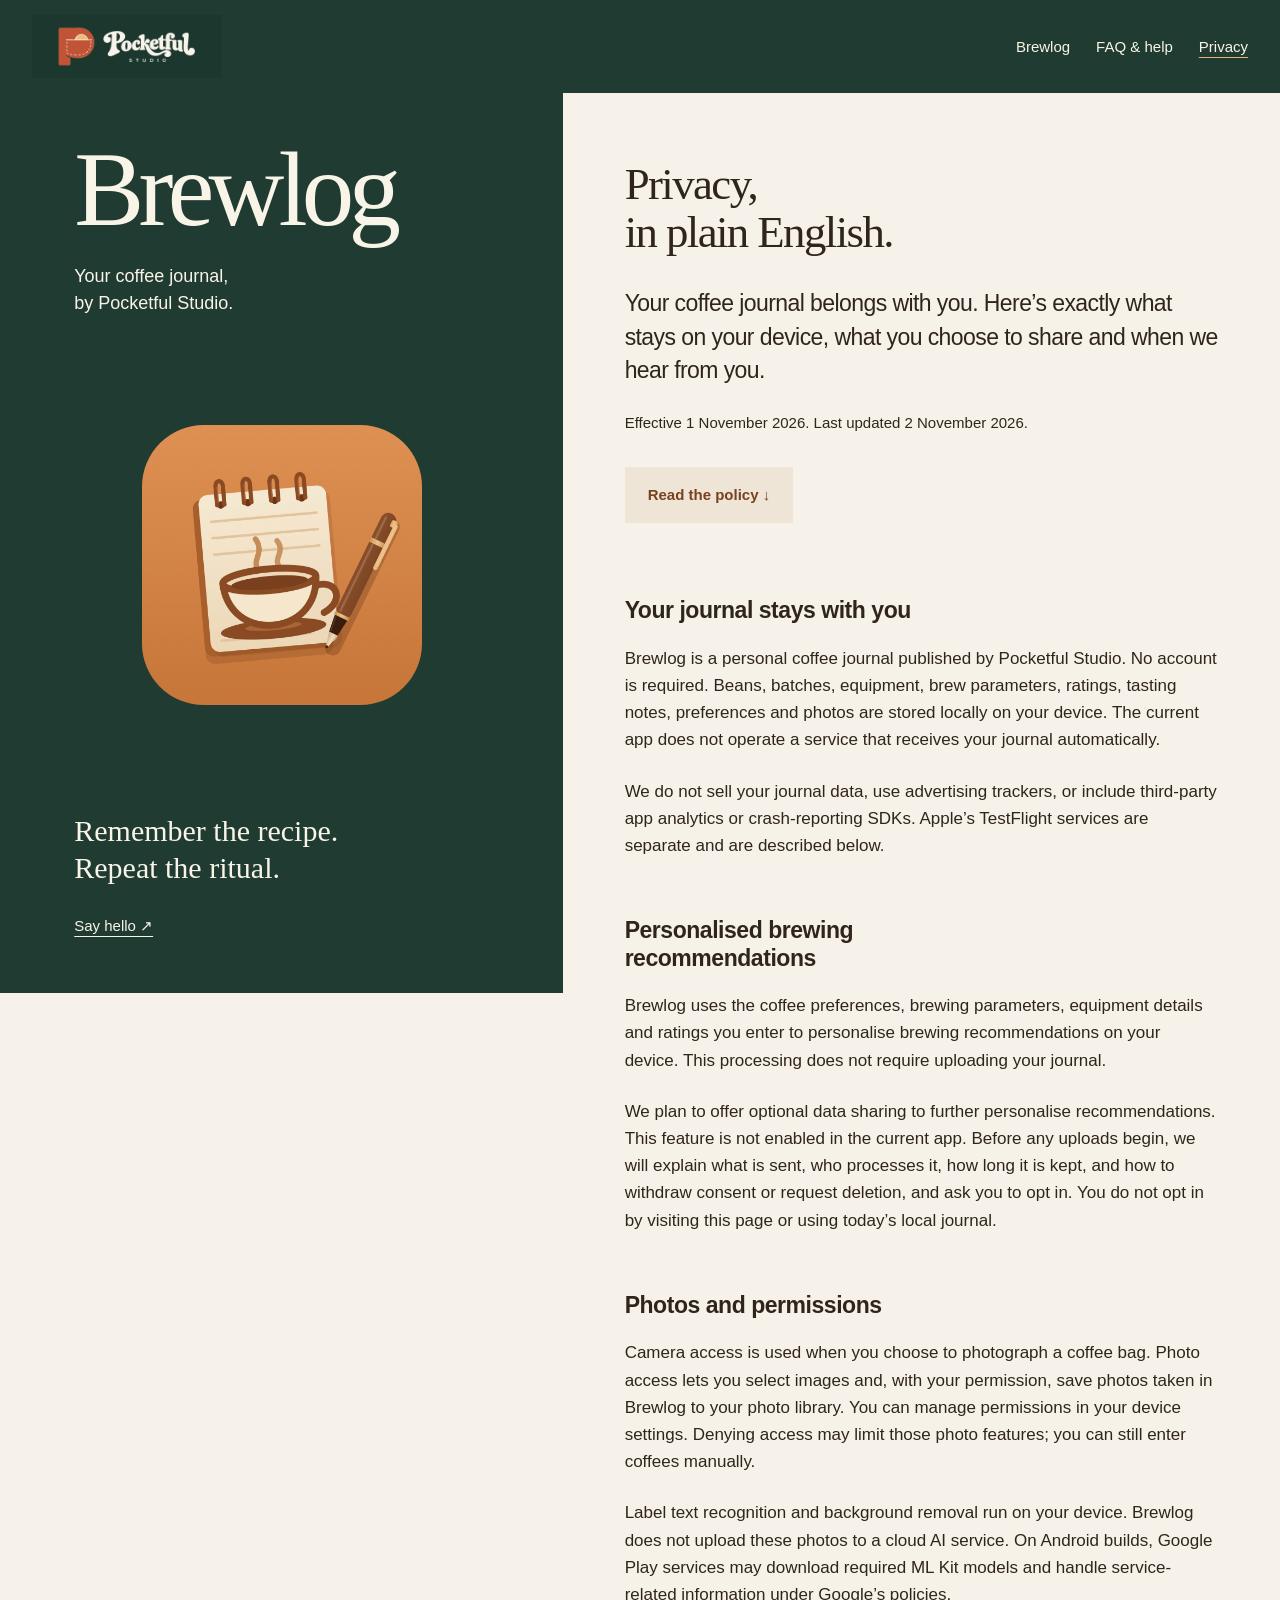
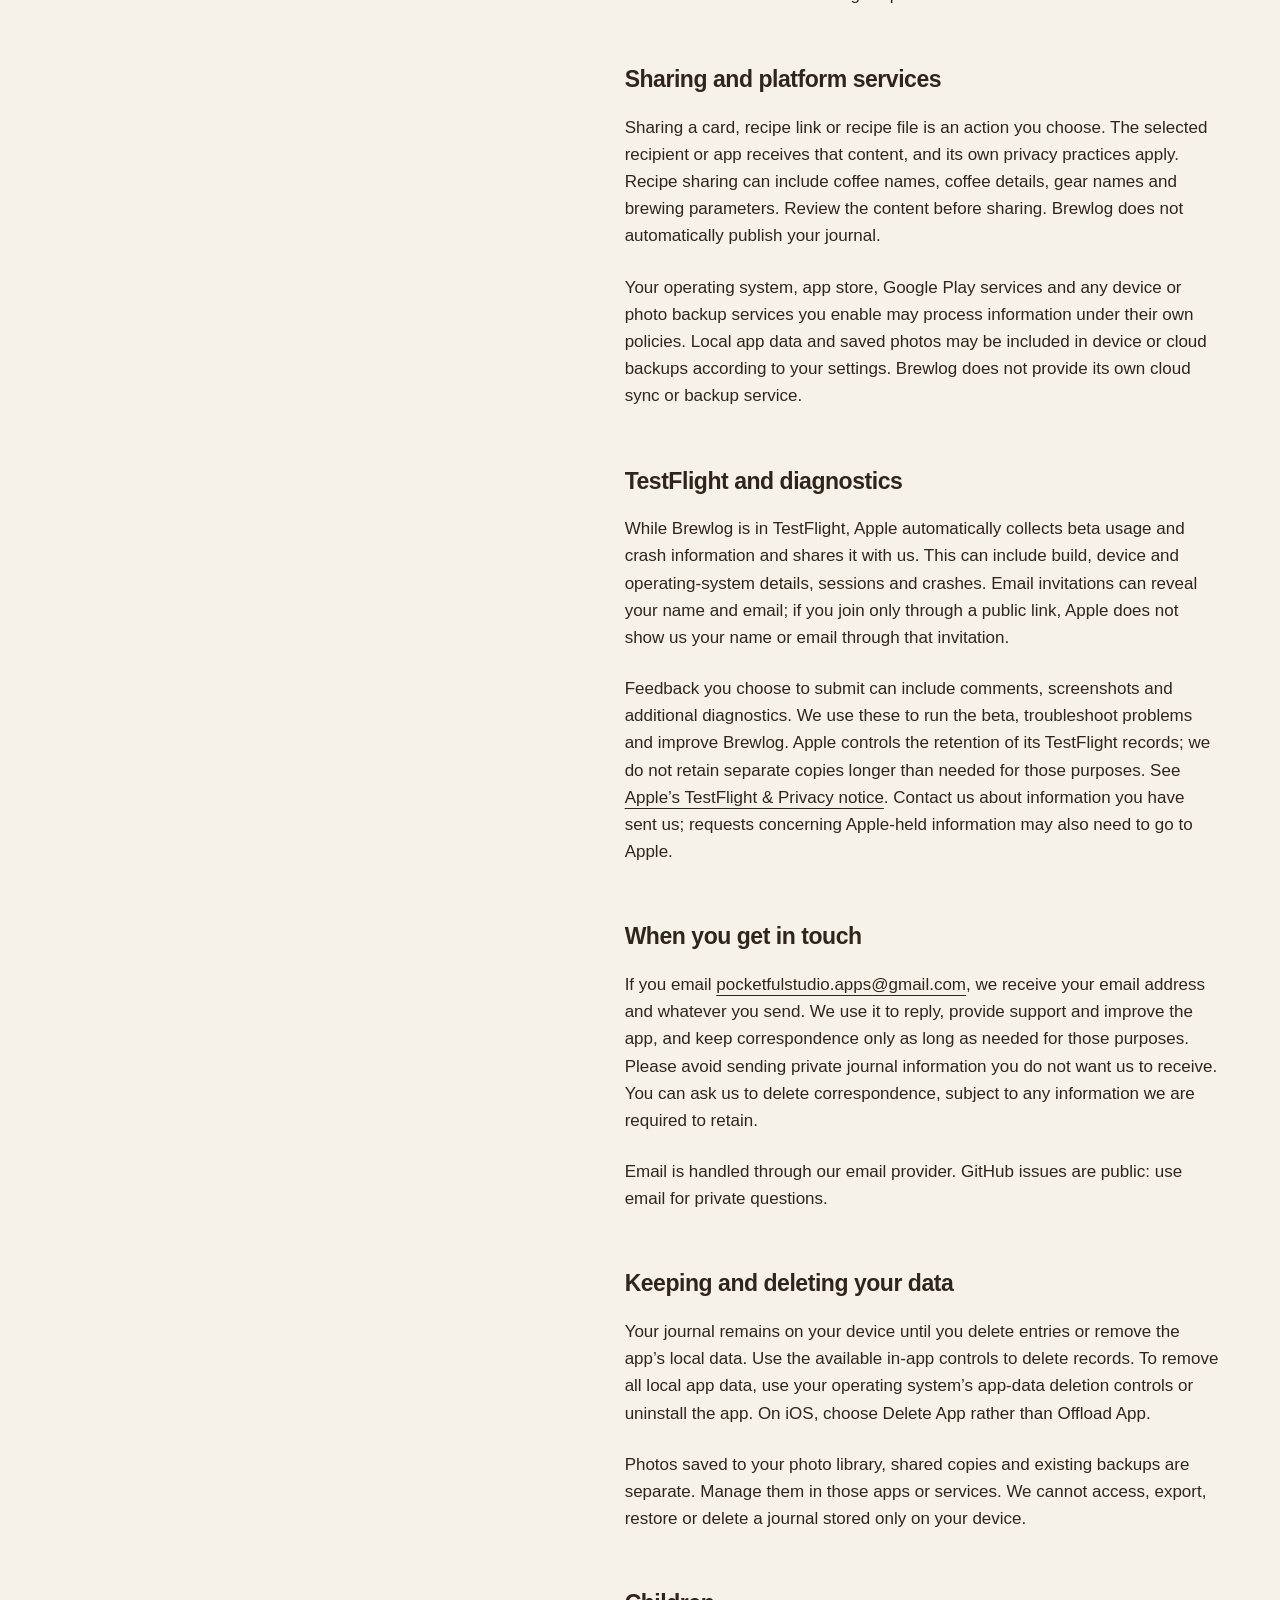
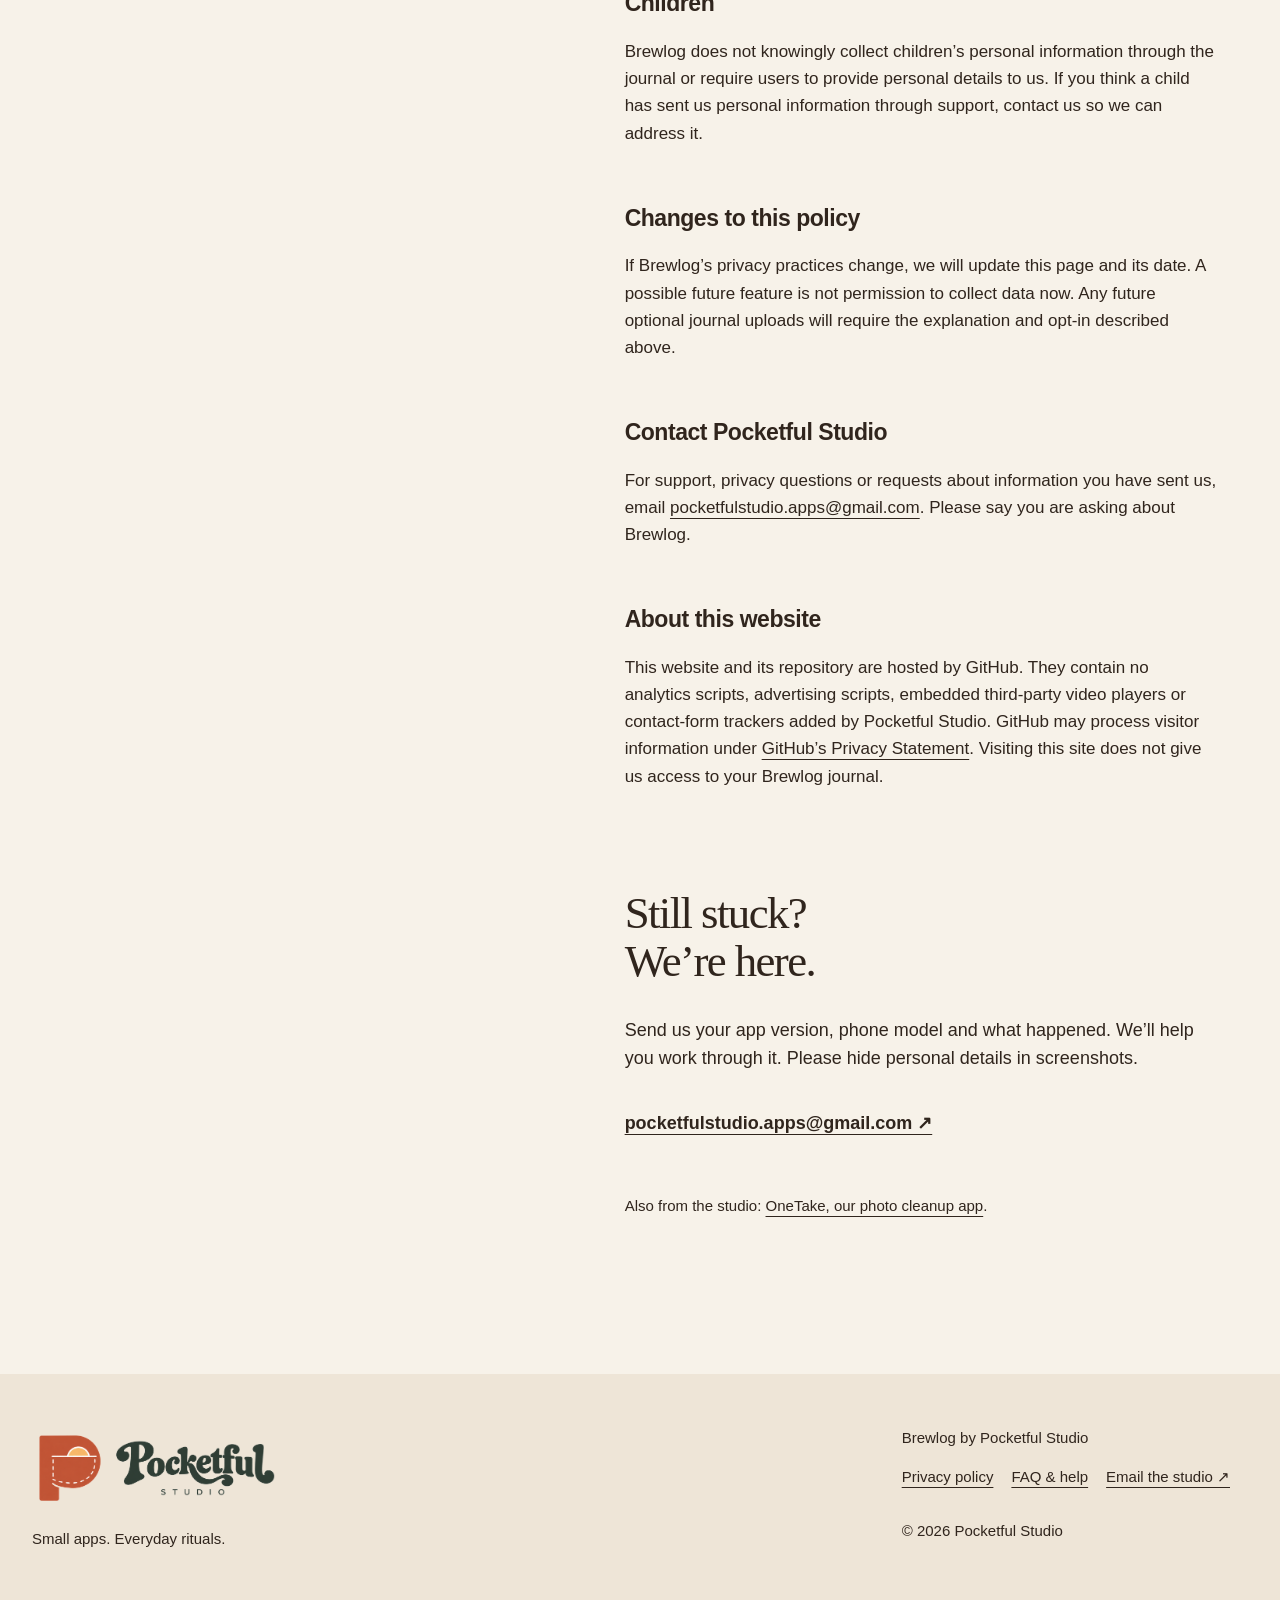
==== docs/privacy.html @ ce379207 "Welcome Brewlog by Pocketful Studio: branded home, FAQ, support and privacy" ====
<!doctype html>
<html lang="en"><head><meta charset="utf-8"><meta name="viewport" content="width=device-width, initial-scale=1"><meta name="theme-color" content="#203c32"><title>Brewlog privacy policy | Pocketful Studio</title><meta name="description" content="How Brewlog by Pocketful Studio handles your journal, photos, recommendations, feedback and TestFlight diagnostics."><meta property="og:title" content="Brewlog privacy policy | Pocketful Studio"><meta property="og:description" content="How Brewlog by Pocketful Studio handles your journal, photos, recommendations, feedback and TestFlight diagnostics."><meta property="og:image" content="https://pocketfulstudio-apps.github.io/brewlog-privacy/assets/brewlog-icon.png"><link rel="icon" href="assets/brewlog-icon.png"><link rel="apple-touch-icon" href="assets/brewlog-icon.png"><link rel="stylesheet" href="style.css"><script src="site.js" defer></script></head>
<body><a class="skip" href="#content">Skip to content</a><header class="top"><a href="index.html" aria-label="Brewlog home"><img src="assets/pocketful-logo-dark.png" width="1800" height="600" alt="Pocketful Studio"></a><nav aria-label="Main navigation"><a href="index.html" >Brewlog</a><a href="support.html" >FAQ & help</a><a href="privacy.html" aria-current="page">Privacy</a></nav></header>
<main id="content" class="split"><aside class="brand-stage" aria-label="Brewlog by Pocketful Studio"><div class="brand-top"><h1>Brewlog</h1><p class="brand-description">Your coffee journal,<br>by Pocketful Studio.</p></div><img class="app-art" src="assets/brewlog-icon.png" alt="Brewlog’s illustrated coffee cup and notebook app icon" width="1024" height="1024"><div class="brand-bottom"><p>Remember the recipe.<br>Repeat the ritual.</p><a href="mailto:pocketfulstudio.apps@gmail.com?subject=Brewlog%20hello" class="brand-link">Say hello ↗</a></div></aside><div class="reading"><section class="intro compact"><h2 class="reveal">Privacy,<br>in plain English.</h2><p class="lead reveal">Your coffee journal belongs with you. Here’s exactly what stays on your device, what you choose to share and when we hear from you.</p><p class="updated reveal">Effective 1 November 2026. Last updated 2 November 2026.</p><a class="button secondary reveal" href="#your-data-stays-on-your-device">Read the policy ↓</a></section><div class="policy"><section class="policy-entry reveal" id="your-data-stays-on-your-device"><h3>Your journal stays with you</h3><p>Brewlog is a personal coffee journal published by Pocketful Studio. No account is required. Beans, batches, equipment, brew parameters, ratings, tasting notes, preferences and photos are stored locally on your device. The current app does not operate a service that receives your journal automatically.</p><p>We do not sell your journal data, use advertising trackers, or include third-party app analytics or crash-reporting SDKs. Apple’s TestFlight services are separate and are described below.</p></section><section class="policy-entry reveal" id="personalised-brewing-recommendations"><h3>Personalised brewing recommendations</h3><p>Brewlog uses the coffee preferences, brewing parameters, equipment details and ratings you enter to personalise brewing recommendations on your device. This processing does not require uploading your journal.</p><p>We plan to offer optional data sharing to further personalise recommendations. This feature is not enabled in the current app. Before any uploads begin, we will explain what is sent, who processes it, how long it is kept, and how to withdraw consent or request deletion, and ask you to opt in. You do not opt in by visiting this page or using today’s local journal.</p></section><section class="policy-entry reveal" id="photos-and-permissions"><h3>Photos and permissions</h3><p>Camera access is used when you choose to photograph a coffee bag. Photo access lets you select images and, with your permission, save photos taken in Brewlog to your photo library. You can manage permissions in your device settings. Denying access may limit those photo features; you can still enter coffees manually.</p><p>Label text recognition and background removal run on your device. Brewlog does not upload these photos to a cloud AI service. On Android builds, Google Play services may download required ML Kit models and handle service-related information under Google’s policies.</p></section><section class="policy-entry reveal" id="sharing-and-platform-services"><h3>Sharing and platform services</h3><p>Sharing a card, recipe link or recipe file is an action you choose. The selected recipient or app receives that content, and its own privacy practices apply. Recipe sharing can include coffee names, coffee details, gear names and brewing parameters. Review the content before sharing. Brewlog does not automatically publish your journal.</p><p>Your operating system, app store, Google Play services and any device or photo backup services you enable may process information under their own policies. Local app data and saved photos may be included in device or cloud backups according to your settings. Brewlog does not provide its own cloud sync or backup service.</p></section><section class="policy-entry reveal" id="testflight-and-diagnostics"><h3>TestFlight and diagnostics</h3><p>While Brewlog is in TestFlight, Apple automatically collects beta usage and crash information and shares it with us. This can include build, device and operating-system details, sessions and crashes. Email invitations can reveal your name and email; if you join only through a public link, Apple does not show us your name or email through that invitation.</p><p>Feedback you choose to submit can include comments, screenshots and additional diagnostics. We use these to run the beta, troubleshoot problems and improve Brewlog. Apple controls the retention of its TestFlight records; we do not retain separate copies longer than needed for those purposes. See <a href="https://www.apple.com/legal/privacy/data/en/test-flight/">Apple’s TestFlight &amp; Privacy notice</a>. Contact us about information you have sent us; requests concerning Apple-held information may also need to go to Apple.</p></section><section class="policy-entry reveal" id="feedback-and-email"><h3>When you get in touch</h3><p>If you email <a href="mailto:pocketfulstudio.apps@gmail.com">pocketfulstudio.apps@gmail.com</a>, we receive your email address and whatever you send. We use it to reply, provide support and improve the app, and keep correspondence only as long as needed for those purposes. Please avoid sending private journal information you do not want us to receive. You can ask us to delete correspondence, subject to any information we are required to retain.</p><p>Email is handled through our email provider. GitHub issues are public: use email for private questions.</p></section><section class="policy-entry reveal" id="retention-and-deletion"><h3>Keeping and deleting your data</h3><p>Your journal remains on your device until you delete entries or remove the app’s local data. Use the available in-app controls to delete records. To remove all local app data, use your operating system’s app-data deletion controls or uninstall the app. On iOS, choose Delete App rather than Offload App.</p><p>Photos saved to your photo library, shared copies and existing backups are separate. Manage them in those apps or services. We cannot access, export, restore or delete a journal stored only on your device.</p></section><section class="policy-entry reveal" id="children"><h3>Children</h3><p>Brewlog does not knowingly collect children’s personal information through the journal or require users to provide personal details to us. If you think a child has sent us personal information through support, contact us so we can address it.</p></section><section class="policy-entry reveal" id="changes"><h3>Changes to this policy</h3><p>If Brewlog’s privacy practices change, we will update this page and its date. A possible future feature is not permission to collect data now. Any future optional journal uploads will require the explanation and opt-in described above.</p></section><section class="policy-entry reveal" id="contact"><h3>Contact Pocketful Studio</h3><p>For support, privacy questions or requests about information you have sent us, email <a href="mailto:pocketfulstudio.apps@gmail.com">pocketfulstudio.apps@gmail.com</a>. Please say you are asking about Brewlog.</p></section><section class="policy-entry reveal" id="this-policy-page"><h3>About this website</h3><p>This website and its repository are hosted by GitHub. They contain no analytics scripts, advertising scripts, embedded third-party video players or contact-form trackers added by Pocketful Studio. GitHub may process visitor information under <a href="https://docs.github.com/en/site-policy/privacy-policies/github-privacy-statement">GitHub’s Privacy Statement</a>. Visiting this site does not give us access to your Brewlog journal.</p></section></div><section class="contact-section"><h2 class="reveal">Still stuck?<br>We’re here.</h2><p class="reveal">Send us your app version, phone model and what happened. We’ll help you work through it. Please hide personal details in screenshots.</p><a class="email-link reveal" href="mailto:pocketfulstudio.apps@gmail.com?subject=Brewlog%20support">pocketfulstudio.apps@gmail.com ↗</a><p class="reveal">Also from the studio: <a href="https://pocketfulstudio-apps.github.io/onetake/">OneTake, our photo cleanup app</a>.</p></section></div></main>
<footer><div class="footer-inner"><div><img src="assets/pocketful-logo.png" width="1800" height="600" alt="Pocketful Studio"><p>Small apps. Everyday rituals.</p></div><div><p>Brewlog by Pocketful Studio</p><a href="privacy.html">Privacy policy</a><a href="support.html">FAQ & help</a><a href="mailto:pocketfulstudio.apps@gmail.com">Email the studio ↗</a><p>© 2026 Pocketful Studio</p></div></div></footer></body></html>
---- docs/style.css ----
:root{--paper:#f7f2e9;--ink:#30251d;--coffee:#78421f;--forest:#203c32;--light:#f8f4e8;--surface:#eee5d7;--accent:#e2b378;--text:18px;--small:15px;--heading:clamp(34px,3.5vw,52px);--display:clamp(76px,8.2vw,130px)}
*{box-sizing:border-box}html{scroll-behavior:smooth;scroll-padding-top:28px}body{margin:0;color:var(--ink);background:var(--paper);font:var(--text)/1.6 -apple-system,BlinkMacSystemFont,"Segoe UI",sans-serif}a{color:inherit;text-underline-offset:5px}a:hover{text-decoration-thickness:2px}button,input{font:inherit}button,a,summary{-webkit-tap-highlight-color:transparent}a,button,summary{transition:transform .16s ease,opacity .16s ease}a:active,button:active{transform:translateY(2px)}:focus-visible{outline:3px solid var(--coffee);outline-offset:5px}::selection{background:var(--accent);color:var(--ink)}[hidden]{display:none!important}.skip{position:absolute;top:-100px;left:20px;z-index:5;background:var(--paper);padding:14px}.skip:focus{top:14px}
.top{display:flex;align-items:center;justify-content:space-between;padding:15px 32px;gap:20px;background:var(--forest);color:var(--light)}.top>a{display:block;line-height:0}.top img{width:190px;height:auto;display:block}.top nav{display:flex;gap:26px;align-items:center}.top nav a{font-size:var(--small);text-decoration:none;padding:10px 0}.top nav a[aria-current]{text-decoration:underline;text-decoration-color:var(--accent)}
.split{display:grid;grid-template-columns:44% 56%;align-items:start}.brand-stage{position:sticky;top:0;min-height:100svh;background:var(--forest);color:var(--light);padding:45px clamp(24px,5.8vw,84px);display:flex;flex-direction:column;align-items:flex-start;justify-content:space-between;gap:28px;overflow:hidden}.brand-stage h1{font-family:Georgia,"Times New Roman",serif;font-size:var(--display);font-weight:400;letter-spacing:-.055em;line-height:1;margin:0 0 20px}.brand-description{font-size:var(--text);line-height:1.5;margin:0}.app-art{width:min(70%,280px);height:auto;align-self:center;border-radius:22%;animation:settle 1s cubic-bezier(.16,1,.3,1) both}.brand-bottom{width:100%}.brand-bottom p{font-family:Georgia,"Times New Roman",serif;font-size:30px;line-height:1.22;margin:0 0 18px}.brand-link{font-size:var(--small);display:inline-block;padding:10px 0}.reading{padding:68px clamp(24px,4.8vw,82px) 50px;min-width:0}.reading>section{margin-bottom:106px}h2{font-family:Georgia,"Times New Roman",serif;font-weight:400;font-size:var(--heading);line-height:1.07;letter-spacing:-.035em;margin:0 0 30px}h3{font-size:23px;line-height:1.2;letter-spacing:-.02em;font-weight:600;margin:0 0 20px}p{margin:0 0 24px}.lead{font-size:23px;line-height:1.45;letter-spacing:-.025em}.button{display:inline-block;text-decoration:none;background:var(--forest);color:var(--light);padding:16px 23px;font-size:var(--small);font-weight:600;margin:8px 0 4px}.button:hover{opacity:.88}.button.secondary{background:var(--surface);color:var(--coffee)}.jump-links{display:flex;gap:22px;flex-wrap:wrap;margin-top:25px;font-size:var(--small)}.updated{font-size:var(--small);margin-top:24px}.intro.compact{margin-bottom:70px}
.faq-tools{background:var(--surface);padding:24px;margin:32px 0}.faq-tools label{display:block;font-size:var(--small);font-weight:600;margin-bottom:10px}.faq-tools input{width:100%;min-width:0;border:0;background:var(--paper);color:var(--ink);padding:14px 12px;font-size:16px;min-height:50px;border-radius:0}.faq-tools input::placeholder{color:var(--coffee);opacity:1}.filters{display:flex;gap:8px;flex-wrap:wrap;margin-top:17px}.filters button{border:0;background:var(--paper);color:var(--ink);font-size:13px;min-height:44px;padding:9px 12px;cursor:pointer}.filters button[aria-pressed=true]{background:var(--forest);color:var(--light)}#faq-count{font-size:13px;margin:13px 0 0}.question{margin:0 0 10px;background:var(--surface)}summary{list-style:none;cursor:pointer;font-weight:500;font-size:18px;line-height:1.4;padding:22px 50px 22px 22px;position:relative}summary::-webkit-details-marker{display:none}summary:after{content:'+';position:absolute;right:22px;top:22px;font-size:22px;line-height:1.2;font-weight:400}details[open] summary:after{content:'−'}summary:hover{color:var(--coffee)}.question>div{padding:0 22px 2px}.question p{font-size:16px;line-height:1.65}.question[open]>div{animation:answer .2s ease-out}.privacy-summary{background:var(--surface);padding:36px 30px;margin-left:0;margin-right:0}.privacy-summary p:last-child{margin-bottom:0}.policy-entry{margin:0 0 58px;scroll-margin-top:34px}.policy-entry h3{max-width:28ch}.policy-entry p{font-size:17px}.policy-entry a,.email-link{overflow-wrap:anywhere}.policy+.contact-section{margin-top:100px}.email-link{display:inline-block;font-size:var(--text);font-weight:600;padding:12px 0;margin-bottom:20px}.contact-section p:last-child{font-size:var(--small);margin-top:24px}
footer{background:var(--surface);padding:52px 32px}.footer-inner{max-width:1320px;margin:auto;display:grid;grid-template-columns:1fr 1fr;gap:40px}.footer-inner img{width:250px;max-width:100%;height:auto;margin-bottom:8px}.footer-inner p,.footer-inner a{font-size:var(--small);margin:0 0 12px}.footer-inner>div:nth-child(2){justify-self:end}.footer-inner>div:nth-child(2) a{display:inline-block;margin-right:18px}.footer-inner>div:nth-child(2) p:last-child{margin:18px 0 0}.reveal{animation:arrive .75s cubic-bezier(.16,1,.3,1) both}.intro .reveal:nth-child(2){animation-delay:.07s}.intro .reveal:nth-child(3){animation-delay:.14s}.intro .reveal:nth-child(4){animation-delay:.21s}.intro .reveal:nth-child(5){animation-delay:.28s}@keyframes arrive{from{transform:translateY(18px);opacity:.82}to{transform:none;opacity:1}}@keyframes settle{from{transform:scale(.94) rotate(-3deg)}to{transform:scale(1) rotate(0)}}@keyframes answer{from{transform:translateY(-5px);opacity:.6}to{transform:none;opacity:1}}
@supports(animation-timeline:scroll()){.brand-top{animation:wordmark linear both;animation-timeline:scroll();transform-origin:left top}@keyframes wordmark{to{transform:scale(.95)}}}
@media(min-width:1700px){.reading{padding-left:100px;padding-right:100px}.brand-stage{padding-left:12%;padding-right:12%}}
@media(max-width:1000px){.split{grid-template-columns:42% 58%}.brand-stage{padding:36px 24px}.brand-stage h1{font-size:76px}.brand-bottom p{font-size:26px}.reading{padding:48px 28px}.top{padding:14px 24px}.top img{width:160px}.top nav{gap:20px}.lead{font-size:21px}}
@media(max-width:650px){:root{--heading:38px;--text:17px}.top{padding:12px 20px;gap:12px}.top img{width:128px}.top nav{gap:13px}.top nav a{font-size:13px}.split{display:block}.brand-stage{position:relative;min-height:0;padding:32px 24px 34px;display:grid;grid-template-columns:1fr 104px;gap:25px 16px}.brand-stage h1{font-size:76px;margin-bottom:15px}.brand-top{grid-column:1/-1}.brand-description{font-size:17px}.app-art{width:104px;grid-column:2;grid-row:2;align-self:center}.brand-bottom{grid-column:1;grid-row:2}.brand-bottom p{font-size:24px;margin-bottom:9px}.brand-link{font-size:14px}.reading{padding:48px 24px 20px}.reading>section{margin-bottom:72px}.lead{font-size:21px}.intro.compact{margin-bottom:56px}.faq-tools{padding:18px;margin:28px 0}.privacy-summary{padding:28px 22px}.filters button{padding:9px 10px}summary{font-size:17px;padding:20px 46px 20px 18px}summary:after{right:18px;top:20px}.question>div{padding:0 18px 1px}h3{font-size:22px}footer{padding:36px 24px}.footer-inner{display:block}.footer-inner>div:nth-child(2){margin-top:30px}.footer-inner img{width:210px}.policy-entry{margin-bottom:44px}}
@media(prefers-reduced-motion:reduce){html{scroll-behavior:auto}*,*:before,*:after{animation:none!important;transition:none!important}}

.gallery-grid{display:grid;grid-template-columns:repeat(3,minmax(0,1fr));gap:14px}.gallery figure{margin:0}.gallery img{width:100%;height:auto;display:block}.gallery a{display:block}.gallery a:hover{transform:translateY(-4px)}.gallery figcaption{font-size:15px;margin-top:12px}.gallery>p{font-size:15px;margin-top:22px}.gallery-grid img{animation:settle .9s ease-out both}
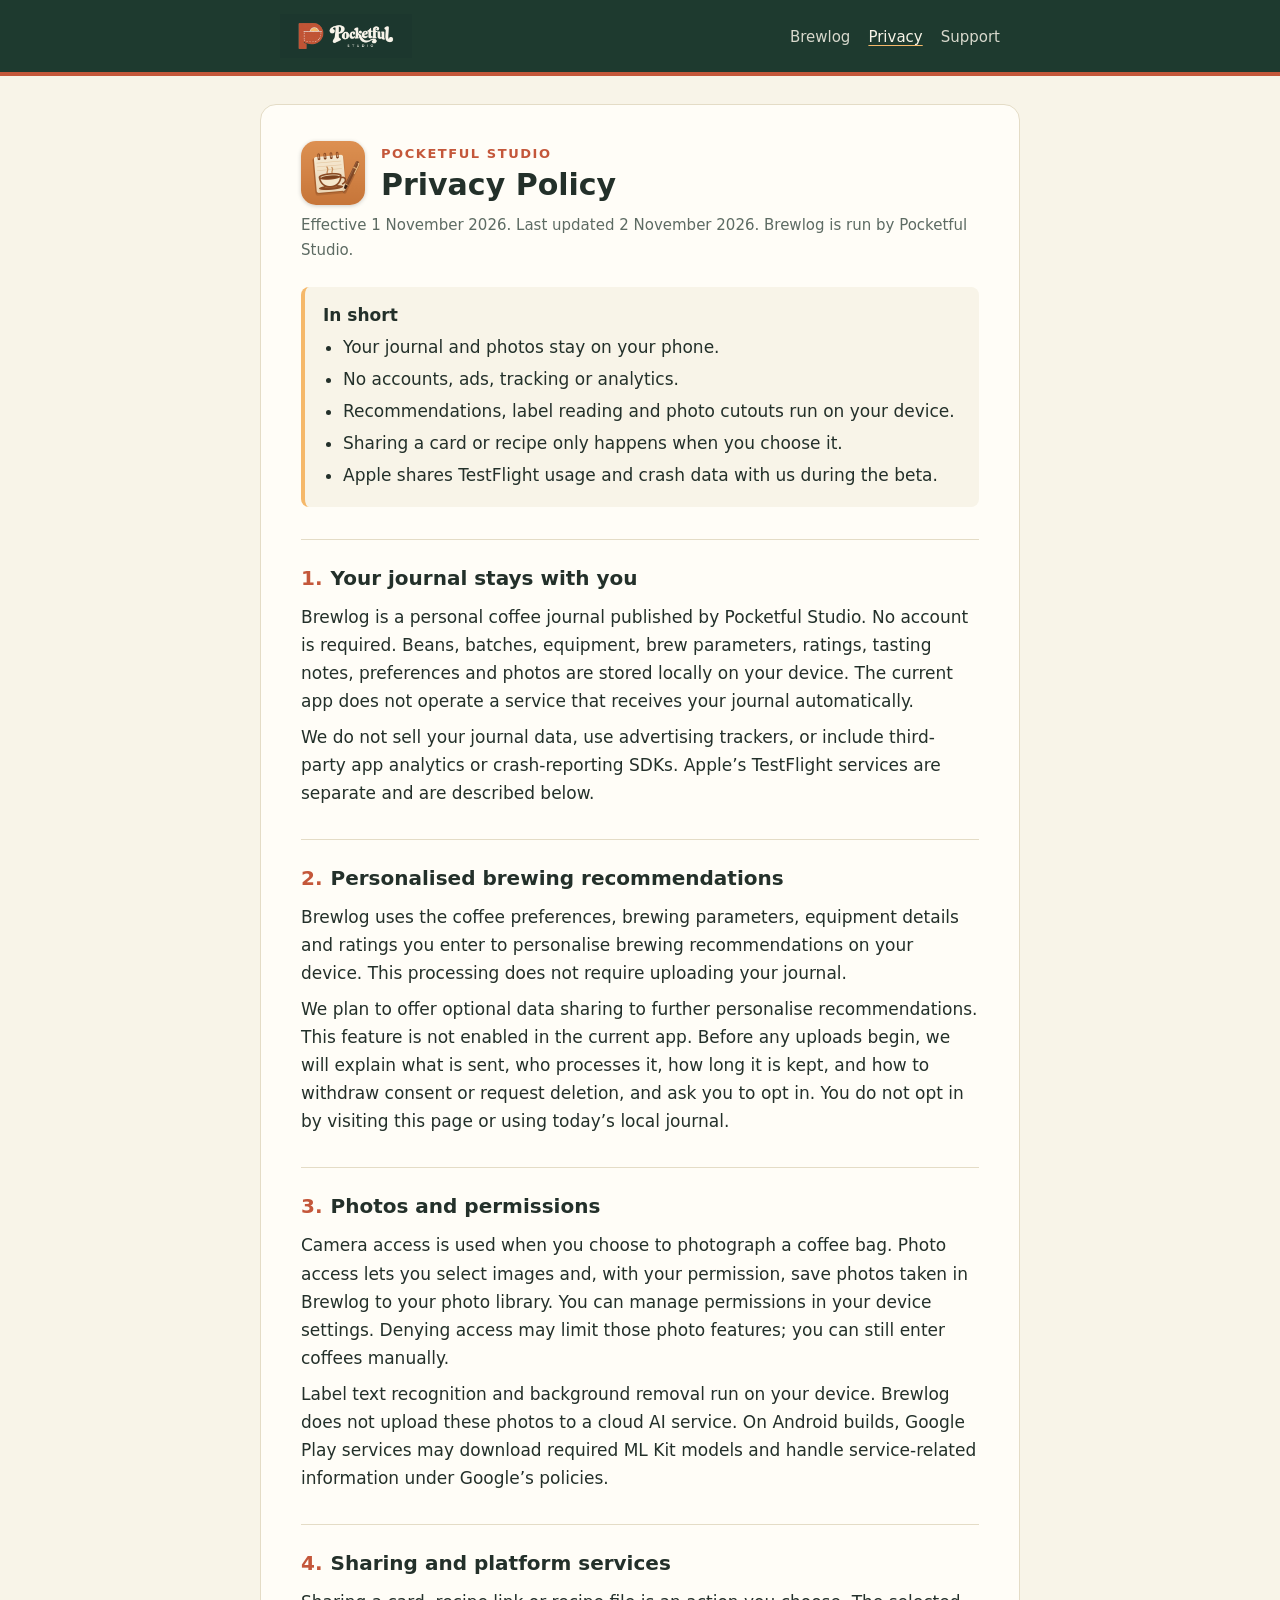
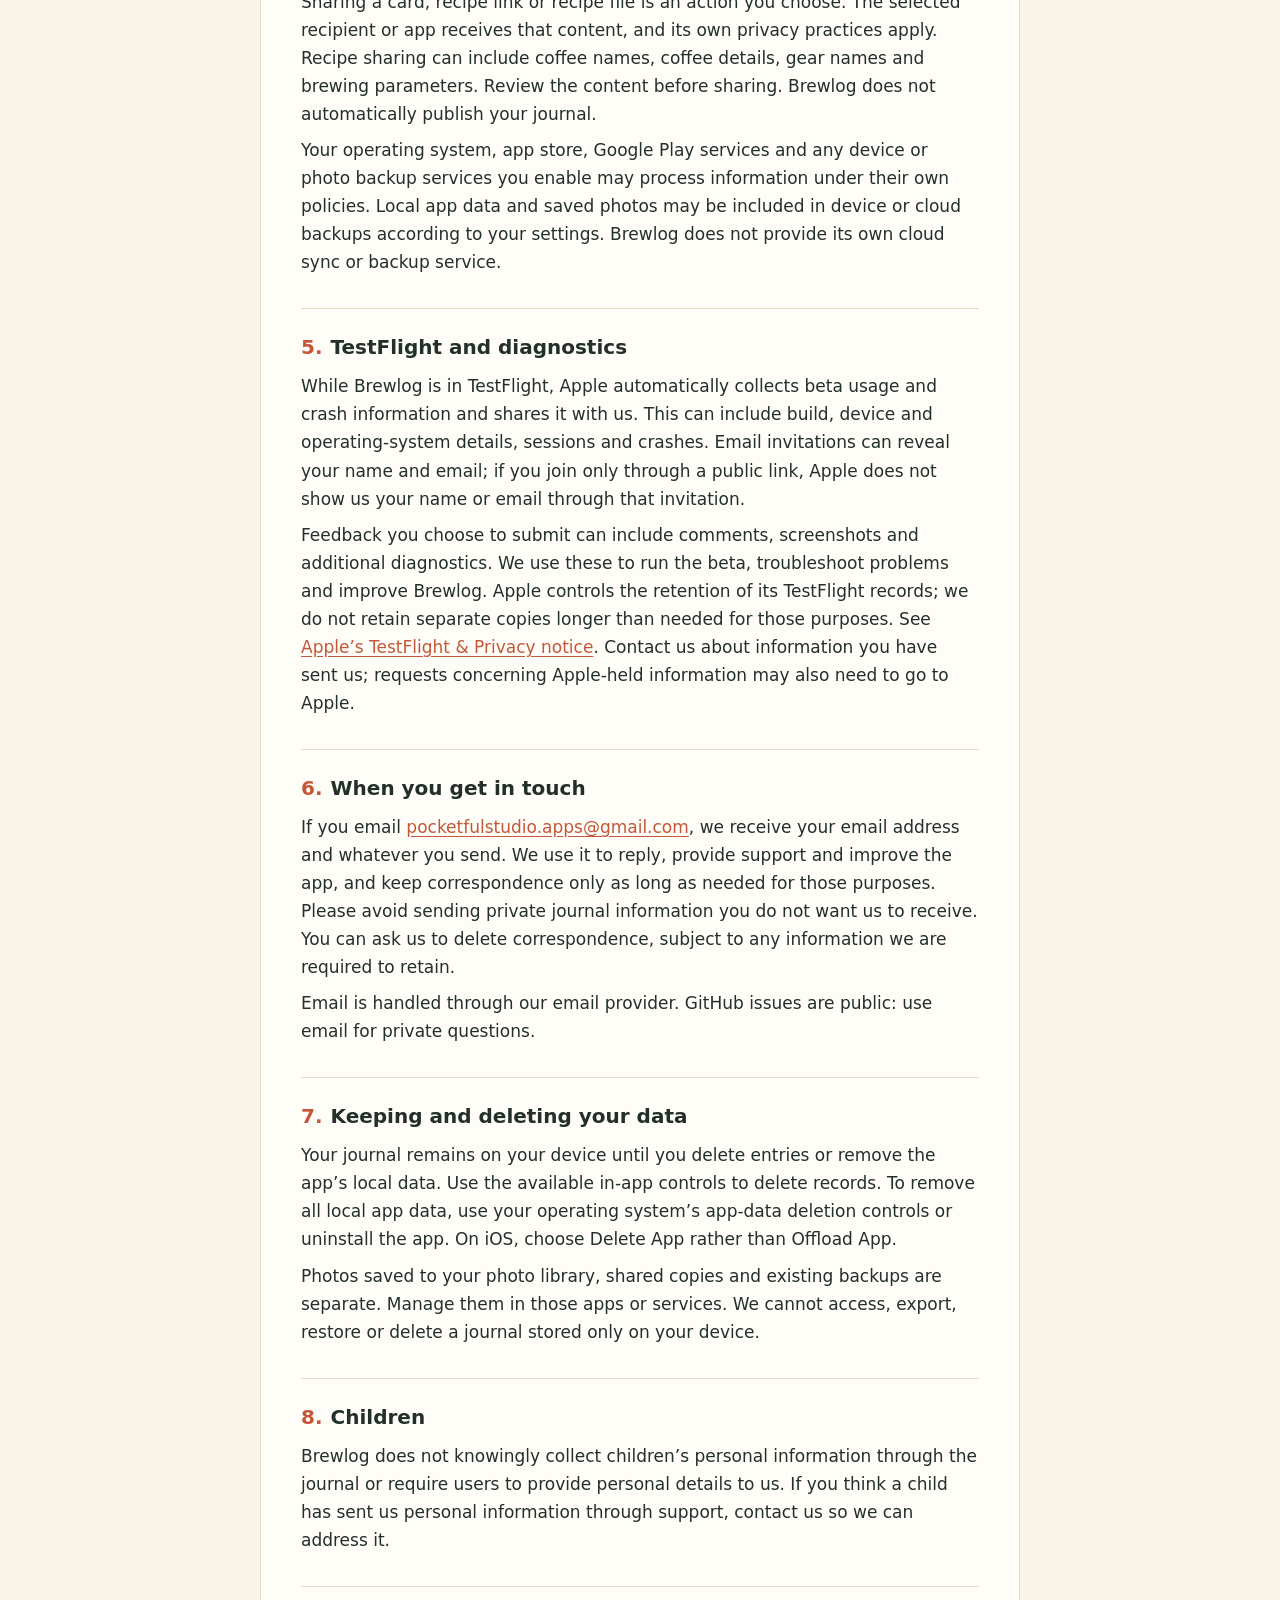
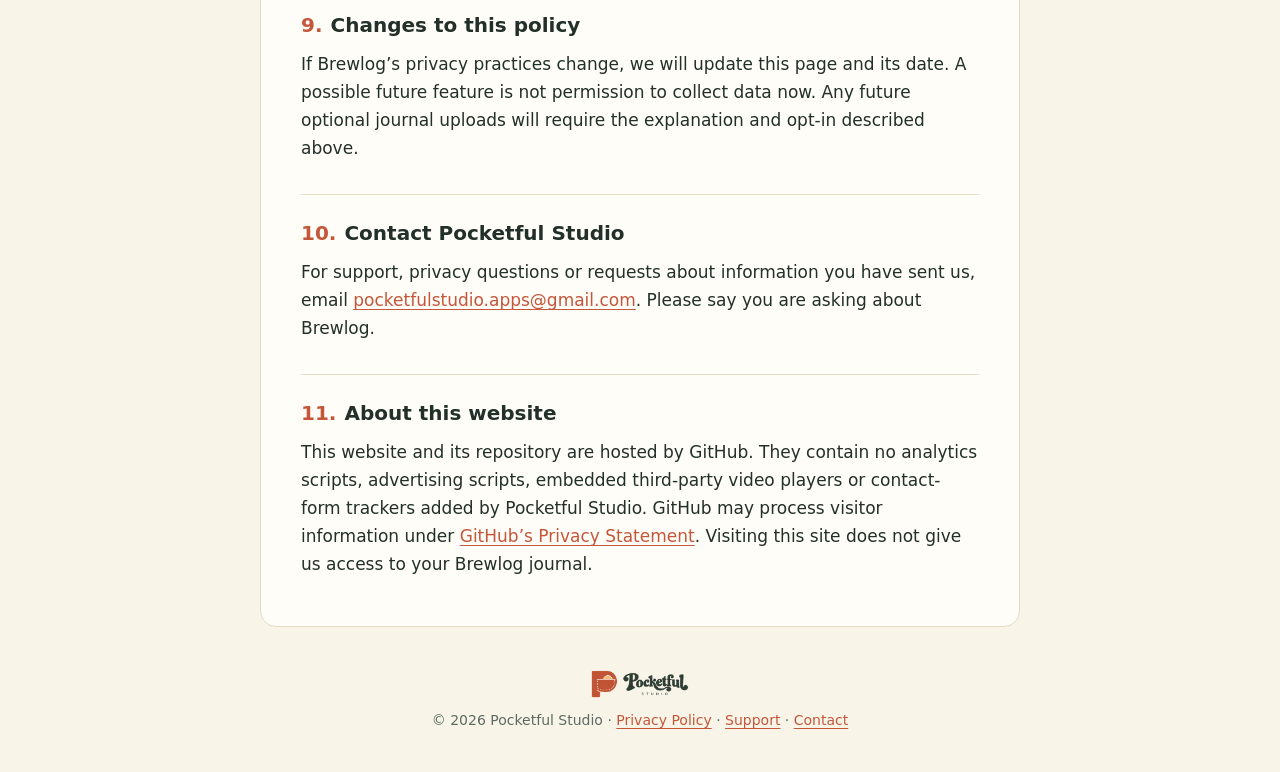
==== commit 30340538: "Welcome Brewlog by Pocketful Studio: branded home, FAQ, support and privacy" ====
--- a/docs/privacy.html
+++ b/docs/privacy.html
@@ -1,5 +1,53 @@
 <!doctype html>
-<html lang="en"><head><meta charset="utf-8"><meta name="viewport" content="width=device-width, initial-scale=1"><meta name="theme-color" content="#203c32"><title>Brewlog privacy policy | Pocketful Studio</title><meta name="description" content="How Brewlog by Pocketful Studio handles your journal, photos, recommendations, feedback and TestFlight diagnostics."><meta property="og:title" content="Brewlog privacy policy | Pocketful Studio"><meta property="og:description" content="How Brewlog by Pocketful Studio handles your journal, photos, recommendations, feedback and TestFlight diagnostics."><meta property="og:image" content="https://pocketfulstudio-apps.github.io/brewlog-privacy/assets/brewlog-icon.png"><link rel="icon" href="assets/brewlog-icon.png"><link rel="apple-touch-icon" href="assets/brewlog-icon.png"><link rel="stylesheet" href="style.css"><script src="site.js" defer></script></head>
-<body><a class="skip" href="#content">Skip to content</a><header class="top"><a href="index.html" aria-label="Brewlog home"><img src="assets/pocketful-logo-dark.png" width="1800" height="600" alt="Pocketful Studio"></a><nav aria-label="Main navigation"><a href="index.html" >Brewlog</a><a href="support.html" >FAQ & help</a><a href="privacy.html" aria-current="page">Privacy</a></nav></header>
-<main id="content" class="split"><aside class="brand-stage" aria-label="Brewlog by Pocketful Studio"><div class="brand-top"><h1>Brewlog</h1><p class="brand-description">Your coffee journal,<br>by Pocketful Studio.</p></div><img class="app-art" src="assets/brewlog-icon.png" alt="Brewlog’s illustrated coffee cup and notebook app icon" width="1024" height="1024"><div class="brand-bottom"><p>Remember the recipe.<br>Repeat the ritual.</p><a href="mailto:pocketfulstudio.apps@gmail.com?subject=Brewlog%20hello" class="brand-link">Say hello ↗</a></div></aside><div class="reading"><section class="intro compact"><h2 class="reveal">Privacy,<br>in plain English.</h2><p class="lead reveal">Your coffee journal belongs with you. Here’s exactly what stays on your device, what you choose to share and when we hear from you.</p><p class="updated reveal">Effective 1 November 2026. Last updated 2 November 2026.</p><a class="button secondary reveal" href="#your-data-stays-on-your-device">Read the policy ↓</a></section><div class="policy"><section class="policy-entry reveal" id="your-data-stays-on-your-device"><h3>Your journal stays with you</h3><p>Brewlog is a personal coffee journal published by Pocketful Studio. No account is required. Beans, batches, equipment, brew parameters, ratings, tasting notes, preferences and photos are stored locally on your device. The current app does not operate a service that receives your journal automatically.</p><p>We do not sell your journal data, use advertising trackers, or include third-party app analytics or crash-reporting SDKs. Apple’s TestFlight services are separate and are described below.</p></section><section class="policy-entry reveal" id="personalised-brewing-recommendations"><h3>Personalised brewing recommendations</h3><p>Brewlog uses the coffee preferences, brewing parameters, equipment details and ratings you enter to personalise brewing recommendations on your device. This processing does not require uploading your journal.</p><p>We plan to offer optional data sharing to further personalise recommendations. This feature is not enabled in the current app. Before any uploads begin, we will explain what is sent, who processes it, how long it is kept, and how to withdraw consent or request deletion, and ask you to opt in. You do not opt in by visiting this page or using today’s local journal.</p></section><section class="policy-entry reveal" id="photos-and-permissions"><h3>Photos and permissions</h3><p>Camera access is used when you choose to photograph a coffee bag. Photo access lets you select images and, with your permission, save photos taken in Brewlog to your photo library. You can manage permissions in your device settings. Denying access may limit those photo features; you can still enter coffees manually.</p><p>Label text recognition and background removal run on your device. Brewlog does not upload these photos to a cloud AI service. On Android builds, Google Play services may download required ML Kit models and handle service-related information under Google’s policies.</p></section><section class="policy-entry reveal" id="sharing-and-platform-services"><h3>Sharing and platform services</h3><p>Sharing a card, recipe link or recipe file is an action you choose. The selected recipient or app receives that content, and its own privacy practices apply. Recipe sharing can include coffee names, coffee details, gear names and brewing parameters. Review the content before sharing. Brewlog does not automatically publish your journal.</p><p>Your operating system, app store, Google Play services and any device or photo backup services you enable may process information under their own policies. Local app data and saved photos may be included in device or cloud backups according to your settings. Brewlog does not provide its own cloud sync or backup service.</p></section><section class="policy-entry reveal" id="testflight-and-diagnostics"><h3>TestFlight and diagnostics</h3><p>While Brewlog is in TestFlight, Apple automatically collects beta usage and crash information and shares it with us. This can include build, device and operating-system details, sessions and crashes. Email invitations can reveal your name and email; if you join only through a public link, Apple does not show us your name or email through that invitation.</p><p>Feedback you choose to submit can include comments, screenshots and additional diagnostics. We use these to run the beta, troubleshoot problems and improve Brewlog. Apple controls the retention of its TestFlight records; we do not retain separate copies longer than needed for those purposes. See <a href="https://www.apple.com/legal/privacy/data/en/test-flight/">Apple’s TestFlight &amp; Privacy notice</a>. Contact us about information you have sent us; requests concerning Apple-held information may also need to go to Apple.</p></section><section class="policy-entry reveal" id="feedback-and-email"><h3>When you get in touch</h3><p>If you email <a href="mailto:pocketfulstudio.apps@gmail.com">pocketfulstudio.apps@gmail.com</a>, we receive your email address and whatever you send. We use it to reply, provide support and improve the app, and keep correspondence only as long as needed for those purposes. Please avoid sending private journal information you do not want us to receive. You can ask us to delete correspondence, subject to any information we are required to retain.</p><p>Email is handled through our email provider. GitHub issues are public: use email for private questions.</p></section><section class="policy-entry reveal" id="retention-and-deletion"><h3>Keeping and deleting your data</h3><p>Your journal remains on your device until you delete entries or remove the app’s local data. Use the available in-app controls to delete records. To remove all local app data, use your operating system’s app-data deletion controls or uninstall the app. On iOS, choose Delete App rather than Offload App.</p><p>Photos saved to your photo library, shared copies and existing backups are separate. Manage them in those apps or services. We cannot access, export, restore or delete a journal stored only on your device.</p></section><section class="policy-entry reveal" id="children"><h3>Children</h3><p>Brewlog does not knowingly collect children’s personal information through the journal or require users to provide personal details to us. If you think a child has sent us personal information through support, contact us so we can address it.</p></section><section class="policy-entry reveal" id="changes"><h3>Changes to this policy</h3><p>If Brewlog’s privacy practices change, we will update this page and its date. A possible future feature is not permission to collect data now. Any future optional journal uploads will require the explanation and opt-in described above.</p></section><section class="policy-entry reveal" id="contact"><h3>Contact Pocketful Studio</h3><p>For support, privacy questions or requests about information you have sent us, email <a href="mailto:pocketfulstudio.apps@gmail.com">pocketfulstudio.apps@gmail.com</a>. Please say you are asking about Brewlog.</p></section><section class="policy-entry reveal" id="this-policy-page"><h3>About this website</h3><p>This website and its repository are hosted by GitHub. They contain no analytics scripts, advertising scripts, embedded third-party video players or contact-form trackers added by Pocketful Studio. GitHub may process visitor information under <a href="https://docs.github.com/en/site-policy/privacy-policies/github-privacy-statement">GitHub’s Privacy Statement</a>. Visiting this site does not give us access to your Brewlog journal.</p></section></div><section class="contact-section"><h2 class="reveal">Still stuck?<br>We’re here.</h2><p class="reveal">Send us your app version, phone model and what happened. We’ll help you work through it. Please hide personal details in screenshots.</p><a class="email-link reveal" href="mailto:pocketfulstudio.apps@gmail.com?subject=Brewlog%20support">pocketfulstudio.apps@gmail.com ↗</a><p class="reveal">Also from the studio: <a href="https://pocketfulstudio-apps.github.io/onetake/">OneTake, our photo cleanup app</a>.</p></section></div></main>
-<footer><div class="footer-inner"><div><img src="assets/pocketful-logo.png" width="1800" height="600" alt="Pocketful Studio"><p>Small apps. Everyday rituals.</p></div><div><p>Brewlog by Pocketful Studio</p><a href="privacy.html">Privacy policy</a><a href="support.html">FAQ & help</a><a href="mailto:pocketfulstudio.apps@gmail.com">Email the studio ↗</a><p>© 2026 Pocketful Studio</p></div></div></footer></body></html>+<html lang="en">
+<head>
+<meta charset="utf-8">
+<meta name="viewport" content="width=device-width, initial-scale=1">
+<title>Brewlog Privacy Policy | Pocketful Studio</title>
+<meta name="description" content="How Brewlog by Pocketful Studio handles your journal, photos, recommendations, feedback and TestFlight diagnostics.">
+<meta property="og:title" content="Brewlog Privacy Policy | Pocketful Studio">
+<meta property="og:description" content="How Brewlog by Pocketful Studio handles your journal, photos, recommendations, feedback and TestFlight diagnostics.">
+<meta property="og:image" content="https://pocketfulstudio-apps.github.io/brewlog-privacy/assets/brewlog-icon.png">
+<link rel="icon" href="assets/brewlog-icon.png">
+<link rel="apple-touch-icon" href="assets/brewlog-icon.png">
+<link rel="stylesheet" href="style.css">
+</head>
+<body>
+<header class="top"><div class="top-inner">
+  <a href="index.html"><img src="assets/pocketful-logo-dark.png" alt="Pocketful Studio"></a>
+  <nav><a href="index.html">Brewlog</a><a href="privacy.html" aria-current="page">Privacy</a><a href="support.html">Support</a></nav>
+</div></header>
+<main>
+<div class="doc-head"><img src="assets/brewlog-icon.png" alt="Brewlog app icon"><div><p class="eyebrow">Pocketful Studio</p><h1>Privacy Policy</h1></div></div>
+<p class="meta">Effective 1 November 2026. Last updated 2 November 2026. Brewlog is run by Pocketful Studio.</p>
+<div class="summary"><strong>In short</strong><ul><li>Your journal and photos stay on your phone.</li><li>No accounts, ads, tracking or analytics.</li><li>Recommendations, label reading and photo cutouts run on your device.</li><li>Sharing a card or recipe only happens when you choose it.</li><li>Apple shares TestFlight usage and crash data with us during the beta.</li></ul></div>
+<h2 id="your-data-stays-on-your-device"><span class="n">1.</span>Your journal stays with you</h2>
+<p>Brewlog is a personal coffee journal published by Pocketful Studio. No account is required. Beans, batches, equipment, brew parameters, ratings, tasting notes, preferences and photos are stored locally on your device. The current app does not operate a service that receives your journal automatically.</p><p>We do not sell your journal data, use advertising trackers, or include third-party app analytics or crash-reporting SDKs. Apple’s TestFlight services are separate and are described below.</p>
+<h2 id="personalised-brewing-recommendations"><span class="n">2.</span>Personalised brewing recommendations</h2>
+<p>Brewlog uses the coffee preferences, brewing parameters, equipment details and ratings you enter to personalise brewing recommendations on your device. This processing does not require uploading your journal.</p><p>We plan to offer optional data sharing to further personalise recommendations. This feature is not enabled in the current app. Before any uploads begin, we will explain what is sent, who processes it, how long it is kept, and how to withdraw consent or request deletion, and ask you to opt in. You do not opt in by visiting this page or using today’s local journal.</p>
+<h2 id="photos-and-permissions"><span class="n">3.</span>Photos and permissions</h2>
+<p>Camera access is used when you choose to photograph a coffee bag. Photo access lets you select images and, with your permission, save photos taken in Brewlog to your photo library. You can manage permissions in your device settings. Denying access may limit those photo features; you can still enter coffees manually.</p><p>Label text recognition and background removal run on your device. Brewlog does not upload these photos to a cloud AI service. On Android builds, Google Play services may download required ML Kit models and handle service-related information under Google’s policies.</p>
+<h2 id="sharing-and-platform-services"><span class="n">4.</span>Sharing and platform services</h2>
+<p>Sharing a card, recipe link or recipe file is an action you choose. The selected recipient or app receives that content, and its own privacy practices apply. Recipe sharing can include coffee names, coffee details, gear names and brewing parameters. Review the content before sharing. Brewlog does not automatically publish your journal.</p><p>Your operating system, app store, Google Play services and any device or photo backup services you enable may process information under their own policies. Local app data and saved photos may be included in device or cloud backups according to your settings. Brewlog does not provide its own cloud sync or backup service.</p>
+<h2 id="testflight-and-diagnostics"><span class="n">5.</span>TestFlight and diagnostics</h2>
+<p>While Brewlog is in TestFlight, Apple automatically collects beta usage and crash information and shares it with us. This can include build, device and operating-system details, sessions and crashes. Email invitations can reveal your name and email; if you join only through a public link, Apple does not show us your name or email through that invitation.</p><p>Feedback you choose to submit can include comments, screenshots and additional diagnostics. We use these to run the beta, troubleshoot problems and improve Brewlog. Apple controls the retention of its TestFlight records; we do not retain separate copies longer than needed for those purposes. See <a href="https://www.apple.com/legal/privacy/data/en/test-flight/">Apple’s TestFlight &amp; Privacy notice</a>. Contact us about information you have sent us; requests concerning Apple-held information may also need to go to Apple.</p>
+<h2 id="feedback-and-email"><span class="n">6.</span>When you get in touch</h2>
+<p>If you email <a href="mailto:pocketfulstudio.apps@gmail.com">pocketfulstudio.apps@gmail.com</a>, we receive your email address and whatever you send. We use it to reply, provide support and improve the app, and keep correspondence only as long as needed for those purposes. Please avoid sending private journal information you do not want us to receive. You can ask us to delete correspondence, subject to any information we are required to retain.</p><p>Email is handled through our email provider. GitHub issues are public: use email for private questions.</p>
+<h2 id="retention-and-deletion"><span class="n">7.</span>Keeping and deleting your data</h2>
+<p>Your journal remains on your device until you delete entries or remove the app’s local data. Use the available in-app controls to delete records. To remove all local app data, use your operating system’s app-data deletion controls or uninstall the app. On iOS, choose Delete App rather than Offload App.</p><p>Photos saved to your photo library, shared copies and existing backups are separate. Manage them in those apps or services. We cannot access, export, restore or delete a journal stored only on your device.</p>
+<h2 id="children"><span class="n">8.</span>Children</h2>
+<p>Brewlog does not knowingly collect children’s personal information through the journal or require users to provide personal details to us. If you think a child has sent us personal information through support, contact us so we can address it.</p>
+<h2 id="changes"><span class="n">9.</span>Changes to this policy</h2>
+<p>If Brewlog’s privacy practices change, we will update this page and its date. A possible future feature is not permission to collect data now. Any future optional journal uploads will require the explanation and opt-in described above.</p>
+<h2 id="contact"><span class="n">10.</span>Contact Pocketful Studio</h2>
+<p>For support, privacy questions or requests about information you have sent us, email <a href="mailto:pocketfulstudio.apps@gmail.com">pocketfulstudio.apps@gmail.com</a>. Please say you are asking about Brewlog.</p>
+<h2 id="this-policy-page"><span class="n">11.</span>About this website</h2>
+<p>This website and its repository are hosted by GitHub. They contain no analytics scripts, advertising scripts, embedded third-party video players or contact-form trackers added by Pocketful Studio. GitHub may process visitor information under <a href="https://docs.github.com/en/site-policy/privacy-policies/github-privacy-statement">GitHub’s Privacy Statement</a>. Visiting this site does not give us access to your Brewlog journal.</p>
+
+</main>
+<footer>
+<img src="assets/pocketful-logo.png" alt="Pocketful Studio">
+&copy; 2026 Pocketful Studio &middot; <a href="privacy.html">Privacy Policy</a> &middot; <a href="support.html">Support</a> &middot; <a href="mailto:pocketfulstudio.apps@gmail.com">Contact</a>
+</footer>
+</body>
+</html>
--- a/docs/style.css
+++ b/docs/style.css
@@ -1,13 +1,73 @@
-:root{--paper:#f7f2e9;--ink:#30251d;--coffee:#78421f;--forest:#203c32;--light:#f8f4e8;--surface:#eee5d7;--accent:#e2b378;--text:18px;--small:15px;--heading:clamp(34px,3.5vw,52px);--display:clamp(76px,8.2vw,130px)}
-*{box-sizing:border-box}html{scroll-behavior:smooth;scroll-padding-top:28px}body{margin:0;color:var(--ink);background:var(--paper);font:var(--text)/1.6 -apple-system,BlinkMacSystemFont,"Segoe UI",sans-serif}a{color:inherit;text-underline-offset:5px}a:hover{text-decoration-thickness:2px}button,input{font:inherit}button,a,summary{-webkit-tap-highlight-color:transparent}a,button,summary{transition:transform .16s ease,opacity .16s ease}a:active,button:active{transform:translateY(2px)}:focus-visible{outline:3px solid var(--coffee);outline-offset:5px}::selection{background:var(--accent);color:var(--ink)}[hidden]{display:none!important}.skip{position:absolute;top:-100px;left:20px;z-index:5;background:var(--paper);padding:14px}.skip:focus{top:14px}
-.top{display:flex;align-items:center;justify-content:space-between;padding:15px 32px;gap:20px;background:var(--forest);color:var(--light)}.top>a{display:block;line-height:0}.top img{width:190px;height:auto;display:block}.top nav{display:flex;gap:26px;align-items:center}.top nav a{font-size:var(--small);text-decoration:none;padding:10px 0}.top nav a[aria-current]{text-decoration:underline;text-decoration-color:var(--accent)}
-.split{display:grid;grid-template-columns:44% 56%;align-items:start}.brand-stage{position:sticky;top:0;min-height:100svh;background:var(--forest);color:var(--light);padding:45px clamp(24px,5.8vw,84px);display:flex;flex-direction:column;align-items:flex-start;justify-content:space-between;gap:28px;overflow:hidden}.brand-stage h1{font-family:Georgia,"Times New Roman",serif;font-size:var(--display);font-weight:400;letter-spacing:-.055em;line-height:1;margin:0 0 20px}.brand-description{font-size:var(--text);line-height:1.5;margin:0}.app-art{width:min(70%,280px);height:auto;align-self:center;border-radius:22%;animation:settle 1s cubic-bezier(.16,1,.3,1) both}.brand-bottom{width:100%}.brand-bottom p{font-family:Georgia,"Times New Roman",serif;font-size:30px;line-height:1.22;margin:0 0 18px}.brand-link{font-size:var(--small);display:inline-block;padding:10px 0}.reading{padding:68px clamp(24px,4.8vw,82px) 50px;min-width:0}.reading>section{margin-bottom:106px}h2{font-family:Georgia,"Times New Roman",serif;font-weight:400;font-size:var(--heading);line-height:1.07;letter-spacing:-.035em;margin:0 0 30px}h3{font-size:23px;line-height:1.2;letter-spacing:-.02em;font-weight:600;margin:0 0 20px}p{margin:0 0 24px}.lead{font-size:23px;line-height:1.45;letter-spacing:-.025em}.button{display:inline-block;text-decoration:none;background:var(--forest);color:var(--light);padding:16px 23px;font-size:var(--small);font-weight:600;margin:8px 0 4px}.button:hover{opacity:.88}.button.secondary{background:var(--surface);color:var(--coffee)}.jump-links{display:flex;gap:22px;flex-wrap:wrap;margin-top:25px;font-size:var(--small)}.updated{font-size:var(--small);margin-top:24px}.intro.compact{margin-bottom:70px}
-.faq-tools{background:var(--surface);padding:24px;margin:32px 0}.faq-tools label{display:block;font-size:var(--small);font-weight:600;margin-bottom:10px}.faq-tools input{width:100%;min-width:0;border:0;background:var(--paper);color:var(--ink);padding:14px 12px;font-size:16px;min-height:50px;border-radius:0}.faq-tools input::placeholder{color:var(--coffee);opacity:1}.filters{display:flex;gap:8px;flex-wrap:wrap;margin-top:17px}.filters button{border:0;background:var(--paper);color:var(--ink);font-size:13px;min-height:44px;padding:9px 12px;cursor:pointer}.filters button[aria-pressed=true]{background:var(--forest);color:var(--light)}#faq-count{font-size:13px;margin:13px 0 0}.question{margin:0 0 10px;background:var(--surface)}summary{list-style:none;cursor:pointer;font-weight:500;font-size:18px;line-height:1.4;padding:22px 50px 22px 22px;position:relative}summary::-webkit-details-marker{display:none}summary:after{content:'+';position:absolute;right:22px;top:22px;font-size:22px;line-height:1.2;font-weight:400}details[open] summary:after{content:'−'}summary:hover{color:var(--coffee)}.question>div{padding:0 22px 2px}.question p{font-size:16px;line-height:1.65}.question[open]>div{animation:answer .2s ease-out}.privacy-summary{background:var(--surface);padding:36px 30px;margin-left:0;margin-right:0}.privacy-summary p:last-child{margin-bottom:0}.policy-entry{margin:0 0 58px;scroll-margin-top:34px}.policy-entry h3{max-width:28ch}.policy-entry p{font-size:17px}.policy-entry a,.email-link{overflow-wrap:anywhere}.policy+.contact-section{margin-top:100px}.email-link{display:inline-block;font-size:var(--text);font-weight:600;padding:12px 0;margin-bottom:20px}.contact-section p:last-child{font-size:var(--small);margin-top:24px}
-footer{background:var(--surface);padding:52px 32px}.footer-inner{max-width:1320px;margin:auto;display:grid;grid-template-columns:1fr 1fr;gap:40px}.footer-inner img{width:250px;max-width:100%;height:auto;margin-bottom:8px}.footer-inner p,.footer-inner a{font-size:var(--small);margin:0 0 12px}.footer-inner>div:nth-child(2){justify-self:end}.footer-inner>div:nth-child(2) a{display:inline-block;margin-right:18px}.footer-inner>div:nth-child(2) p:last-child{margin:18px 0 0}.reveal{animation:arrive .75s cubic-bezier(.16,1,.3,1) both}.intro .reveal:nth-child(2){animation-delay:.07s}.intro .reveal:nth-child(3){animation-delay:.14s}.intro .reveal:nth-child(4){animation-delay:.21s}.intro .reveal:nth-child(5){animation-delay:.28s}@keyframes arrive{from{transform:translateY(18px);opacity:.82}to{transform:none;opacity:1}}@keyframes settle{from{transform:scale(.94) rotate(-3deg)}to{transform:scale(1) rotate(0)}}@keyframes answer{from{transform:translateY(-5px);opacity:.6}to{transform:none;opacity:1}}
-@supports(animation-timeline:scroll()){.brand-top{animation:wordmark linear both;animation-timeline:scroll();transform-origin:left top}@keyframes wordmark{to{transform:scale(.95)}}}
-@media(min-width:1700px){.reading{padding-left:100px;padding-right:100px}.brand-stage{padding-left:12%;padding-right:12%}}
-@media(max-width:1000px){.split{grid-template-columns:42% 58%}.brand-stage{padding:36px 24px}.brand-stage h1{font-size:76px}.brand-bottom p{font-size:26px}.reading{padding:48px 28px}.top{padding:14px 24px}.top img{width:160px}.top nav{gap:20px}.lead{font-size:21px}}
-@media(max-width:650px){:root{--heading:38px;--text:17px}.top{padding:12px 20px;gap:12px}.top img{width:128px}.top nav{gap:13px}.top nav a{font-size:13px}.split{display:block}.brand-stage{position:relative;min-height:0;padding:32px 24px 34px;display:grid;grid-template-columns:1fr 104px;gap:25px 16px}.brand-stage h1{font-size:76px;margin-bottom:15px}.brand-top{grid-column:1/-1}.brand-description{font-size:17px}.app-art{width:104px;grid-column:2;grid-row:2;align-self:center}.brand-bottom{grid-column:1;grid-row:2}.brand-bottom p{font-size:24px;margin-bottom:9px}.brand-link{font-size:14px}.reading{padding:48px 24px 20px}.reading>section{margin-bottom:72px}.lead{font-size:21px}.intro.compact{margin-bottom:56px}.faq-tools{padding:18px;margin:28px 0}.privacy-summary{padding:28px 22px}.filters button{padding:9px 10px}summary{font-size:17px;padding:20px 46px 20px 18px}summary:after{right:18px;top:20px}.question>div{padding:0 18px 1px}h3{font-size:22px}footer{padding:36px 24px}.footer-inner{display:block}.footer-inner>div:nth-child(2){margin-top:30px}.footer-inner img{width:210px}.policy-entry{margin-bottom:44px}}
-@media(prefers-reduced-motion:reduce){html{scroll-behavior:auto}*,*:before,*:after{animation:none!important;transition:none!important}}
-
-.gallery-grid{display:grid;grid-template-columns:repeat(3,minmax(0,1fr));gap:14px}.gallery figure{margin:0}.gallery img{width:100%;height:auto;display:block}.gallery a{display:block}.gallery a:hover{transform:translateY(-4px)}.gallery figcaption{font-size:15px;margin-top:12px}.gallery>p{font-size:15px;margin-top:22px}.gallery-grid img{animation:settle .9s ease-out both}
+:root {
+  --green: #1e3a2f;
+  --terracotta: #c4573a;
+  --sun: #f5b86a;
+  --cream: #f8f4e8;
+  --paper: #fffdf7;
+  --ink: #23302a;
+  --muted: #5d6b63;
+  --line: #e4dcc6;
+}
+@media (prefers-color-scheme: dark) {
+  :root {
+    --paper: #17251f;
+    --cream: #111c17;
+    --ink: #ece7d8;
+    --muted: #a3b0a7;
+    --line: #2c4036;
+    --terracotta: #e07a5c;
+  }
+}
+* { box-sizing: border-box; }
+html { -webkit-text-size-adjust: 100%; }
+body {
+  margin: 0;
+  background: var(--cream);
+  color: var(--ink);
+  font: 17px/1.65 -apple-system, BlinkMacSystemFont, "Segoe UI", system-ui, sans-serif;
+}
+a { color: var(--terracotta); text-underline-offset: 3px; }
+.top { background: var(--green); border-bottom: 4px solid var(--terracotta); }
+.top-inner {
+  max-width: 760px; margin: 0 auto; padding: 14px 20px;
+  display: flex; align-items: center; justify-content: space-between; gap: 16px;
+}
+.top img { height: 44px; width: auto; display: block; }
+.top nav a { color: #f8f4e8; text-decoration: none; font-size: 15px; margin-left: 18px; opacity: .85; }
+.top nav a:hover, .top nav a[aria-current] { opacity: 1; text-decoration: underline; text-decoration-color: var(--sun); }
+main {
+  max-width: 760px; margin: 28px auto 40px; padding: 36px 40px 40px;
+  background: var(--paper); border: 1px solid var(--line); border-radius: 16px;
+}
+.doc-head { display: flex; align-items: center; gap: 16px; margin-bottom: 8px; }
+.doc-head img { width: 64px; height: 64px; border-radius: 15px; box-shadow: 0 1px 4px rgba(0,0,0,.2); }
+.eyebrow { margin: 0; font-size: 13px; letter-spacing: .12em; text-transform: uppercase; color: var(--terracotta); font-weight: 600; }
+h1 { margin: 2px 0 0; font-size: 30px; line-height: 1.2; }
+.meta { color: var(--muted); font-size: 15px; margin: 6px 0 24px; }
+.summary {
+  background: var(--cream); border-left: 4px solid var(--sun); border-radius: 8px;
+  padding: 14px 18px; margin: 0 0 8px;
+}
+.summary strong { display: block; margin-bottom: 4px; }
+.summary ul { margin: 0; padding-left: 20px; }
+main ul li { margin: 4px 0; }
+h2 { font-size: 20px; margin: 32px 0 6px; padding-top: 22px; border-top: 1px solid var(--line); }
+h2 .n { color: var(--terracotta); margin-right: 8px; font-variant-numeric: tabular-nums; }
+p { margin: 8px 0; }
+.links { list-style: none; padding: 0; margin: 20px 0 0; display: grid; gap: 12px; }
+.links a {
+  display: block; padding: 16px 18px; border: 1px solid var(--line); border-radius: 12px;
+  text-decoration: none; color: var(--ink); background: var(--cream);
+}
+.links a:hover { border-color: var(--terracotta); }
+.links b { display: block; color: var(--terracotta); }
+.doc-head img { object-fit: cover; }
+.links span { color: var(--muted); font-size: 15px; }
+footer { max-width: 760px; margin: 0 auto 40px; padding: 0 20px; text-align: center; color: var(--muted); font-size: 14px; }
+footer img { height: 34px; width: auto; display: block; margin: 0 auto 8px; }
+@media (max-width: 600px) {
+  main { margin: 16px 12px 28px; padding: 24px 20px 28px; }
+  .top nav a { margin-left: 12px; }
+  .top img { height: 36px; }
+  h1 { font-size: 26px; }
+}
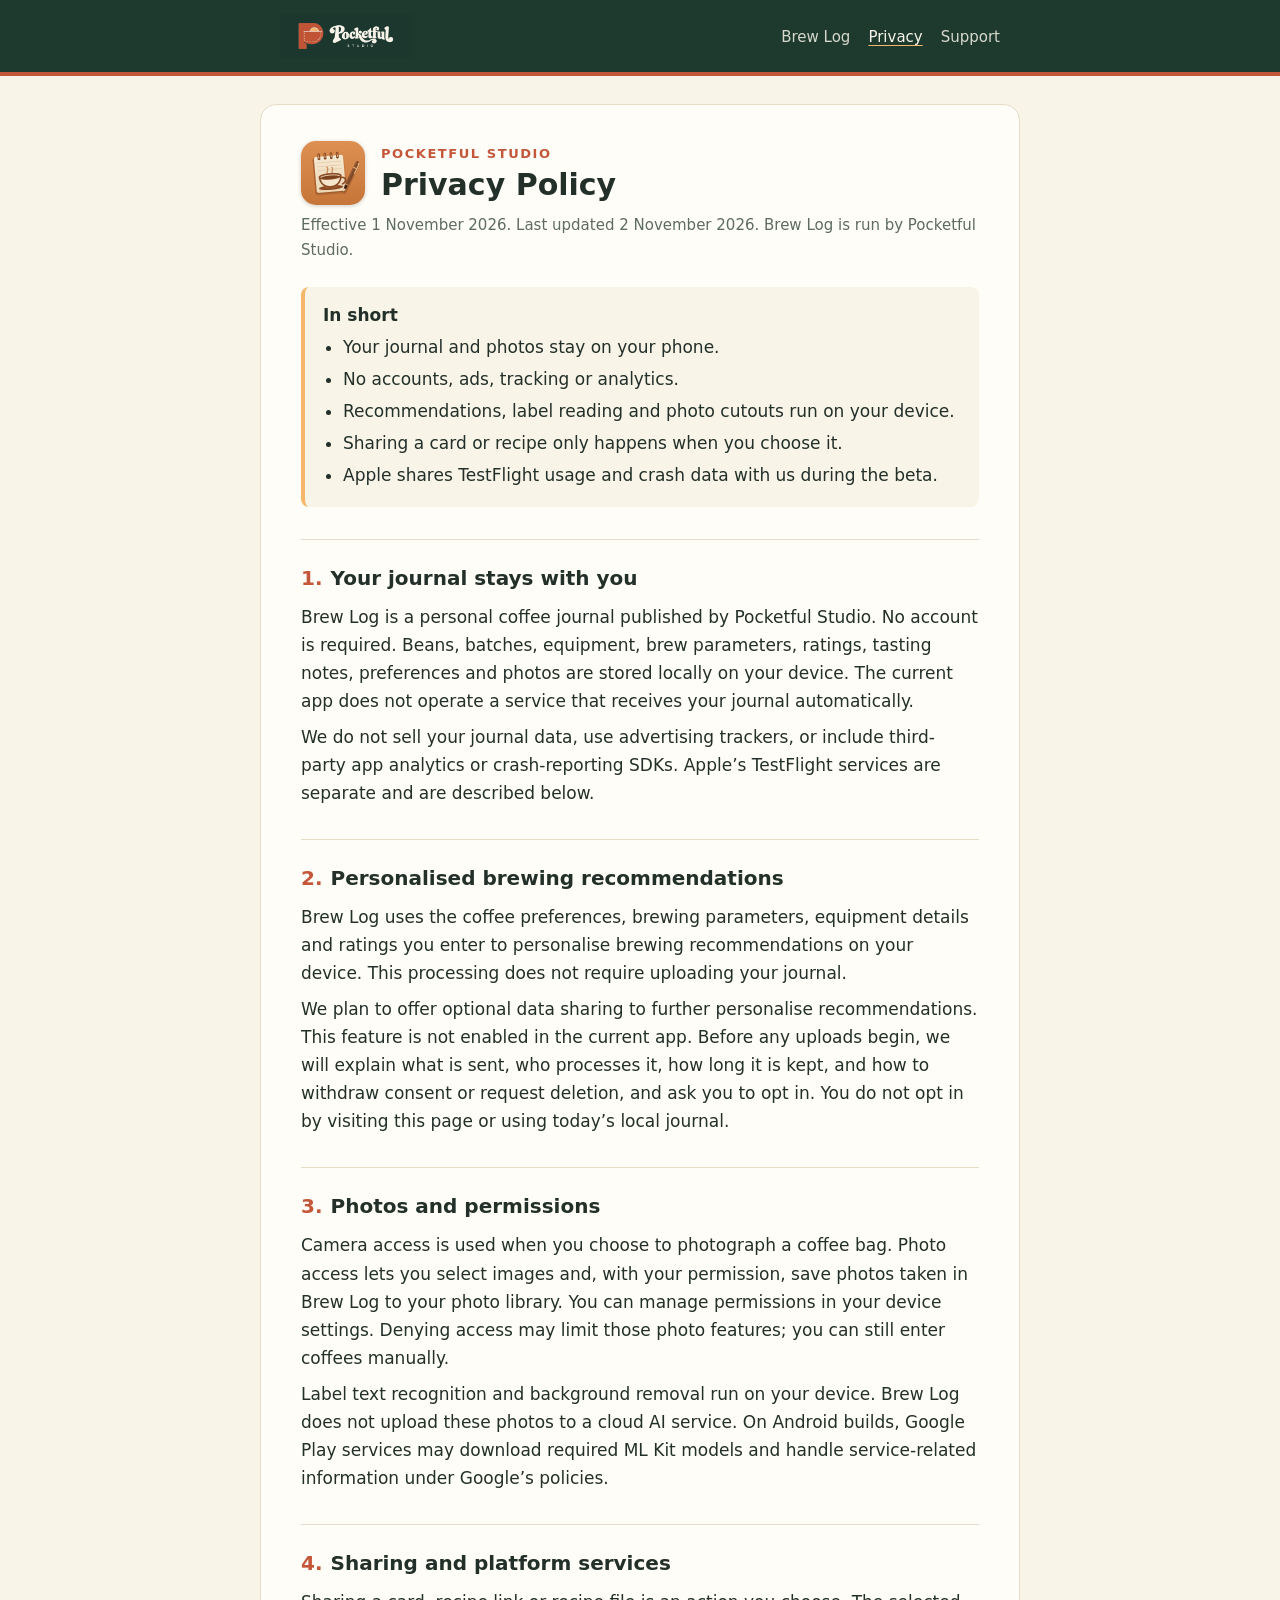
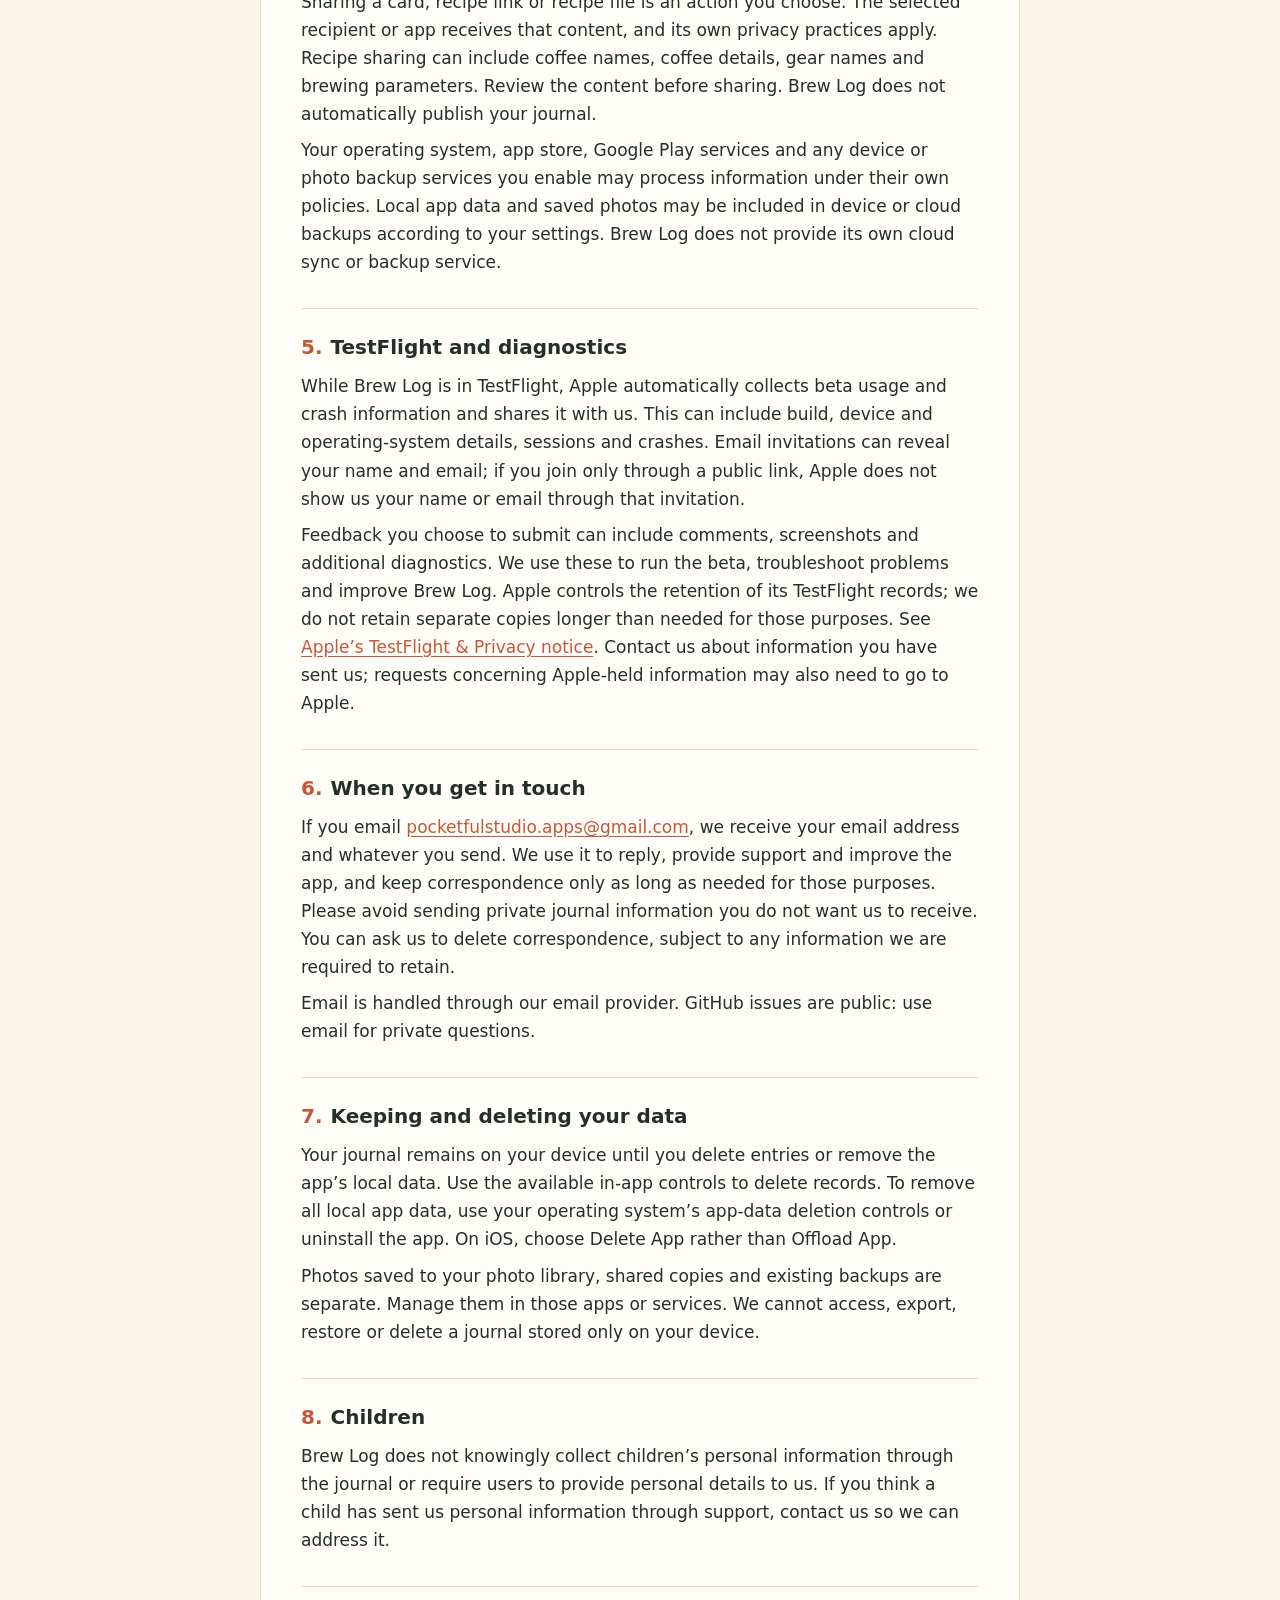
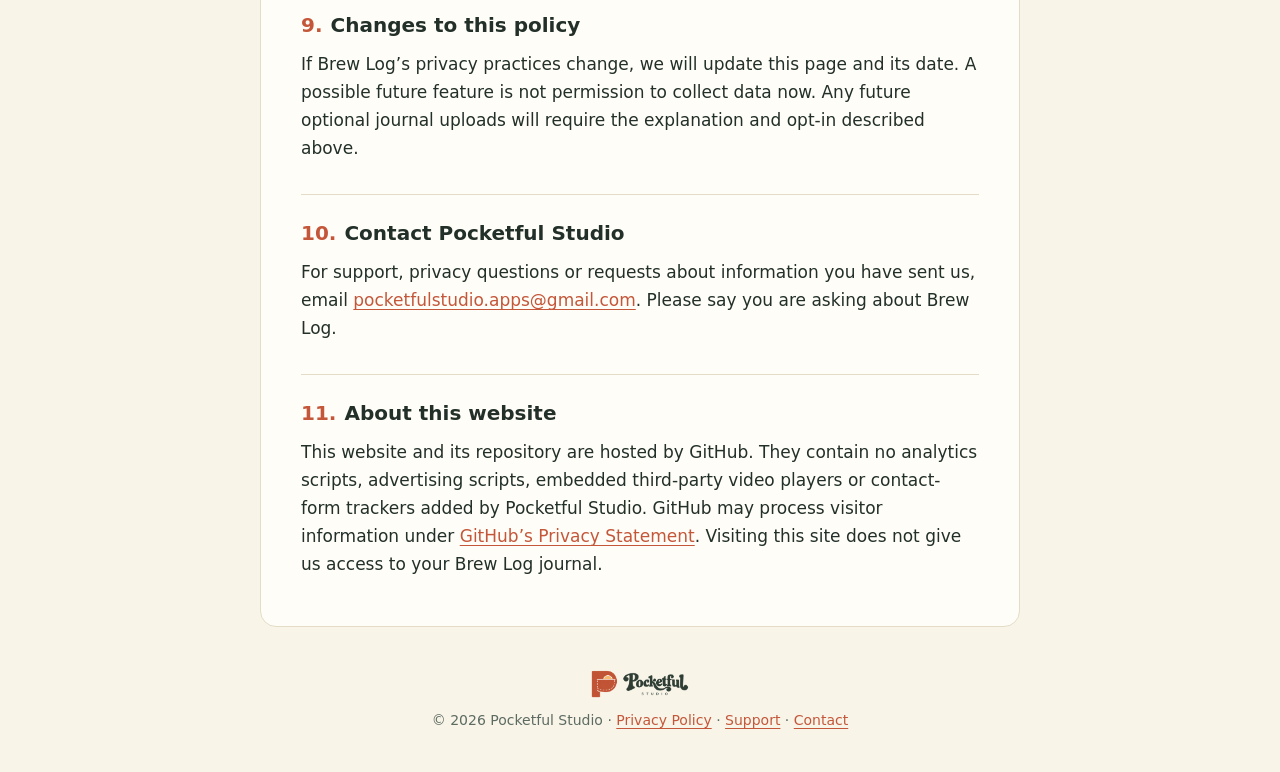
==== commit 6c28d47a: "Welcome Brewlog by Pocketful Studio: branded home, FAQ, support and privacy" ====
--- a/docs/privacy.html
+++ b/docs/privacy.html
@@ -3,10 +3,10 @@
 <head>
 <meta charset="utf-8">
 <meta name="viewport" content="width=device-width, initial-scale=1">
-<title>Brewlog Privacy Policy | Pocketful Studio</title>
-<meta name="description" content="How Brewlog by Pocketful Studio handles your journal, photos, recommendations, feedback and TestFlight diagnostics.">
-<meta property="og:title" content="Brewlog Privacy Policy | Pocketful Studio">
-<meta property="og:description" content="How Brewlog by Pocketful Studio handles your journal, photos, recommendations, feedback and TestFlight diagnostics.">
+<title>Brew Log Privacy Policy | Pocketful Studio</title>
+<meta name="description" content="How Brew Log by Pocketful Studio handles your journal, photos, recommendations, feedback and TestFlight diagnostics.">
+<meta property="og:title" content="Brew Log Privacy Policy | Pocketful Studio">
+<meta property="og:description" content="How Brew Log by Pocketful Studio handles your journal, photos, recommendations, feedback and TestFlight diagnostics.">
 <meta property="og:image" content="https://pocketfulstudio-apps.github.io/brewlog-privacy/assets/brewlog-icon.png">
 <link rel="icon" href="assets/brewlog-icon.png">
 <link rel="apple-touch-icon" href="assets/brewlog-icon.png">
@@ -15,34 +15,34 @@
 <body>
 <header class="top"><div class="top-inner">
   <a href="index.html"><img src="assets/pocketful-logo-dark.png" alt="Pocketful Studio"></a>
-  <nav><a href="index.html">Brewlog</a><a href="privacy.html" aria-current="page">Privacy</a><a href="support.html">Support</a></nav>
+  <nav><a href="index.html">Brew Log</a><a href="privacy.html" aria-current="page">Privacy</a><a href="support.html">Support</a></nav>
 </div></header>
 <main>
-<div class="doc-head"><img src="assets/brewlog-icon.png" alt="Brewlog app icon"><div><p class="eyebrow">Pocketful Studio</p><h1>Privacy Policy</h1></div></div>
-<p class="meta">Effective 1 November 2026. Last updated 2 November 2026. Brewlog is run by Pocketful Studio.</p>
+<div class="doc-head"><img src="assets/brewlog-icon.png" alt="Brew Log app icon"><div><p class="eyebrow">Pocketful Studio</p><h1>Privacy Policy</h1></div></div>
+<p class="meta">Effective 1 November 2026. Last updated 2 November 2026. Brew Log is run by Pocketful Studio.</p>
 <div class="summary"><strong>In short</strong><ul><li>Your journal and photos stay on your phone.</li><li>No accounts, ads, tracking or analytics.</li><li>Recommendations, label reading and photo cutouts run on your device.</li><li>Sharing a card or recipe only happens when you choose it.</li><li>Apple shares TestFlight usage and crash data with us during the beta.</li></ul></div>
 <h2 id="your-data-stays-on-your-device"><span class="n">1.</span>Your journal stays with you</h2>
-<p>Brewlog is a personal coffee journal published by Pocketful Studio. No account is required. Beans, batches, equipment, brew parameters, ratings, tasting notes, preferences and photos are stored locally on your device. The current app does not operate a service that receives your journal automatically.</p><p>We do not sell your journal data, use advertising trackers, or include third-party app analytics or crash-reporting SDKs. Apple’s TestFlight services are separate and are described below.</p>
+<p>Brew Log is a personal coffee journal published by Pocketful Studio. No account is required. Beans, batches, equipment, brew parameters, ratings, tasting notes, preferences and photos are stored locally on your device. The current app does not operate a service that receives your journal automatically.</p><p>We do not sell your journal data, use advertising trackers, or include third-party app analytics or crash-reporting SDKs. Apple’s TestFlight services are separate and are described below.</p>
 <h2 id="personalised-brewing-recommendations"><span class="n">2.</span>Personalised brewing recommendations</h2>
-<p>Brewlog uses the coffee preferences, brewing parameters, equipment details and ratings you enter to personalise brewing recommendations on your device. This processing does not require uploading your journal.</p><p>We plan to offer optional data sharing to further personalise recommendations. This feature is not enabled in the current app. Before any uploads begin, we will explain what is sent, who processes it, how long it is kept, and how to withdraw consent or request deletion, and ask you to opt in. You do not opt in by visiting this page or using today’s local journal.</p>
+<p>Brew Log uses the coffee preferences, brewing parameters, equipment details and ratings you enter to personalise brewing recommendations on your device. This processing does not require uploading your journal.</p><p>We plan to offer optional data sharing to further personalise recommendations. This feature is not enabled in the current app. Before any uploads begin, we will explain what is sent, who processes it, how long it is kept, and how to withdraw consent or request deletion, and ask you to opt in. You do not opt in by visiting this page or using today’s local journal.</p>
 <h2 id="photos-and-permissions"><span class="n">3.</span>Photos and permissions</h2>
-<p>Camera access is used when you choose to photograph a coffee bag. Photo access lets you select images and, with your permission, save photos taken in Brewlog to your photo library. You can manage permissions in your device settings. Denying access may limit those photo features; you can still enter coffees manually.</p><p>Label text recognition and background removal run on your device. Brewlog does not upload these photos to a cloud AI service. On Android builds, Google Play services may download required ML Kit models and handle service-related information under Google’s policies.</p>
+<p>Camera access is used when you choose to photograph a coffee bag. Photo access lets you select images and, with your permission, save photos taken in Brew Log to your photo library. You can manage permissions in your device settings. Denying access may limit those photo features; you can still enter coffees manually.</p><p>Label text recognition and background removal run on your device. Brew Log does not upload these photos to a cloud AI service. On Android builds, Google Play services may download required ML Kit models and handle service-related information under Google’s policies.</p>
 <h2 id="sharing-and-platform-services"><span class="n">4.</span>Sharing and platform services</h2>
-<p>Sharing a card, recipe link or recipe file is an action you choose. The selected recipient or app receives that content, and its own privacy practices apply. Recipe sharing can include coffee names, coffee details, gear names and brewing parameters. Review the content before sharing. Brewlog does not automatically publish your journal.</p><p>Your operating system, app store, Google Play services and any device or photo backup services you enable may process information under their own policies. Local app data and saved photos may be included in device or cloud backups according to your settings. Brewlog does not provide its own cloud sync or backup service.</p>
+<p>Sharing a card, recipe link or recipe file is an action you choose. The selected recipient or app receives that content, and its own privacy practices apply. Recipe sharing can include coffee names, coffee details, gear names and brewing parameters. Review the content before sharing. Brew Log does not automatically publish your journal.</p><p>Your operating system, app store, Google Play services and any device or photo backup services you enable may process information under their own policies. Local app data and saved photos may be included in device or cloud backups according to your settings. Brew Log does not provide its own cloud sync or backup service.</p>
 <h2 id="testflight-and-diagnostics"><span class="n">5.</span>TestFlight and diagnostics</h2>
-<p>While Brewlog is in TestFlight, Apple automatically collects beta usage and crash information and shares it with us. This can include build, device and operating-system details, sessions and crashes. Email invitations can reveal your name and email; if you join only through a public link, Apple does not show us your name or email through that invitation.</p><p>Feedback you choose to submit can include comments, screenshots and additional diagnostics. We use these to run the beta, troubleshoot problems and improve Brewlog. Apple controls the retention of its TestFlight records; we do not retain separate copies longer than needed for those purposes. See <a href="https://www.apple.com/legal/privacy/data/en/test-flight/">Apple’s TestFlight &amp; Privacy notice</a>. Contact us about information you have sent us; requests concerning Apple-held information may also need to go to Apple.</p>
+<p>While Brew Log is in TestFlight, Apple automatically collects beta usage and crash information and shares it with us. This can include build, device and operating-system details, sessions and crashes. Email invitations can reveal your name and email; if you join only through a public link, Apple does not show us your name or email through that invitation.</p><p>Feedback you choose to submit can include comments, screenshots and additional diagnostics. We use these to run the beta, troubleshoot problems and improve Brew Log. Apple controls the retention of its TestFlight records; we do not retain separate copies longer than needed for those purposes. See <a href="https://www.apple.com/legal/privacy/data/en/test-flight/">Apple’s TestFlight &amp; Privacy notice</a>. Contact us about information you have sent us; requests concerning Apple-held information may also need to go to Apple.</p>
 <h2 id="feedback-and-email"><span class="n">6.</span>When you get in touch</h2>
 <p>If you email <a href="mailto:pocketfulstudio.apps@gmail.com">pocketfulstudio.apps@gmail.com</a>, we receive your email address and whatever you send. We use it to reply, provide support and improve the app, and keep correspondence only as long as needed for those purposes. Please avoid sending private journal information you do not want us to receive. You can ask us to delete correspondence, subject to any information we are required to retain.</p><p>Email is handled through our email provider. GitHub issues are public: use email for private questions.</p>
 <h2 id="retention-and-deletion"><span class="n">7.</span>Keeping and deleting your data</h2>
 <p>Your journal remains on your device until you delete entries or remove the app’s local data. Use the available in-app controls to delete records. To remove all local app data, use your operating system’s app-data deletion controls or uninstall the app. On iOS, choose Delete App rather than Offload App.</p><p>Photos saved to your photo library, shared copies and existing backups are separate. Manage them in those apps or services. We cannot access, export, restore or delete a journal stored only on your device.</p>
 <h2 id="children"><span class="n">8.</span>Children</h2>
-<p>Brewlog does not knowingly collect children’s personal information through the journal or require users to provide personal details to us. If you think a child has sent us personal information through support, contact us so we can address it.</p>
+<p>Brew Log does not knowingly collect children’s personal information through the journal or require users to provide personal details to us. If you think a child has sent us personal information through support, contact us so we can address it.</p>
 <h2 id="changes"><span class="n">9.</span>Changes to this policy</h2>
-<p>If Brewlog’s privacy practices change, we will update this page and its date. A possible future feature is not permission to collect data now. Any future optional journal uploads will require the explanation and opt-in described above.</p>
+<p>If Brew Log’s privacy practices change, we will update this page and its date. A possible future feature is not permission to collect data now. Any future optional journal uploads will require the explanation and opt-in described above.</p>
 <h2 id="contact"><span class="n">10.</span>Contact Pocketful Studio</h2>
-<p>For support, privacy questions or requests about information you have sent us, email <a href="mailto:pocketfulstudio.apps@gmail.com">pocketfulstudio.apps@gmail.com</a>. Please say you are asking about Brewlog.</p>
+<p>For support, privacy questions or requests about information you have sent us, email <a href="mailto:pocketfulstudio.apps@gmail.com">pocketfulstudio.apps@gmail.com</a>. Please say you are asking about Brew Log.</p>
 <h2 id="this-policy-page"><span class="n">11.</span>About this website</h2>
-<p>This website and its repository are hosted by GitHub. They contain no analytics scripts, advertising scripts, embedded third-party video players or contact-form trackers added by Pocketful Studio. GitHub may process visitor information under <a href="https://docs.github.com/en/site-policy/privacy-policies/github-privacy-statement">GitHub’s Privacy Statement</a>. Visiting this site does not give us access to your Brewlog journal.</p>
+<p>This website and its repository are hosted by GitHub. They contain no analytics scripts, advertising scripts, embedded third-party video players or contact-form trackers added by Pocketful Studio. GitHub may process visitor information under <a href="https://docs.github.com/en/site-policy/privacy-policies/github-privacy-statement">GitHub’s Privacy Statement</a>. Visiting this site does not give us access to your Brew Log journal.</p>
 
 </main>
 <footer>
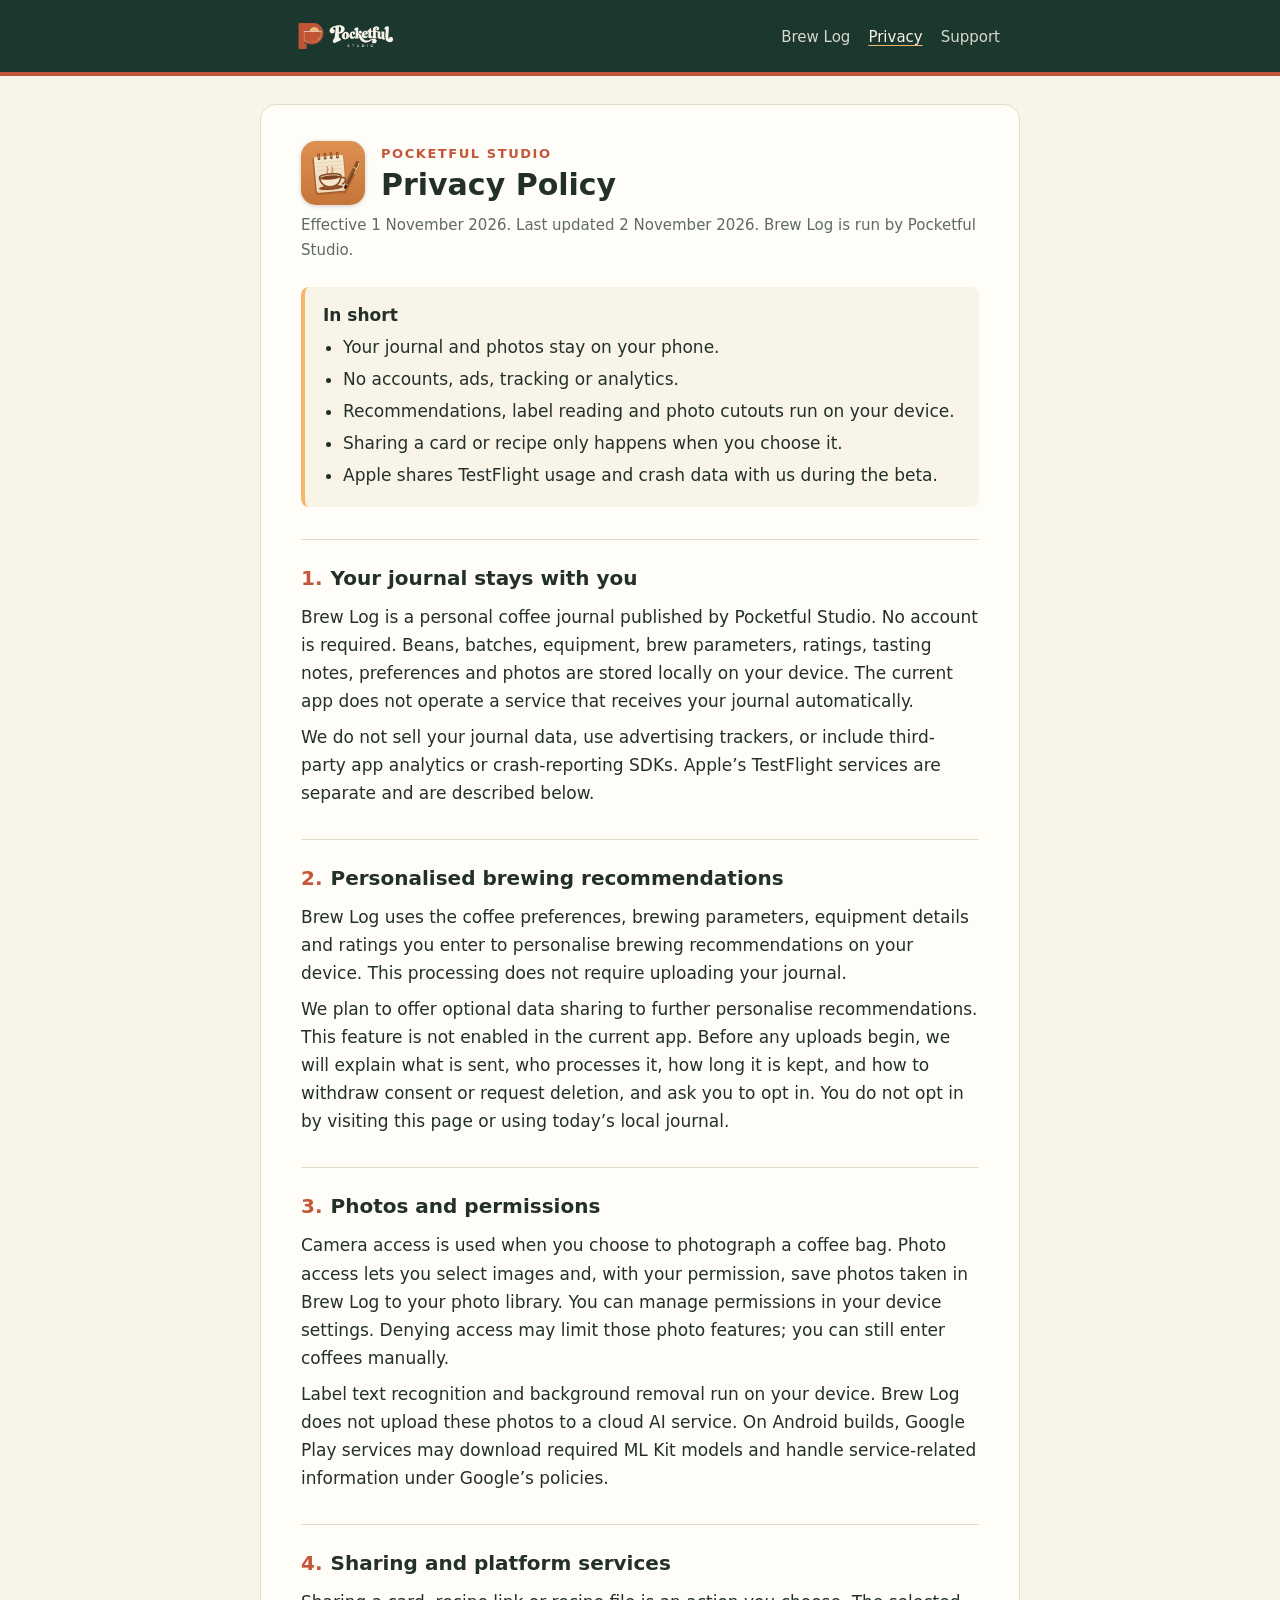
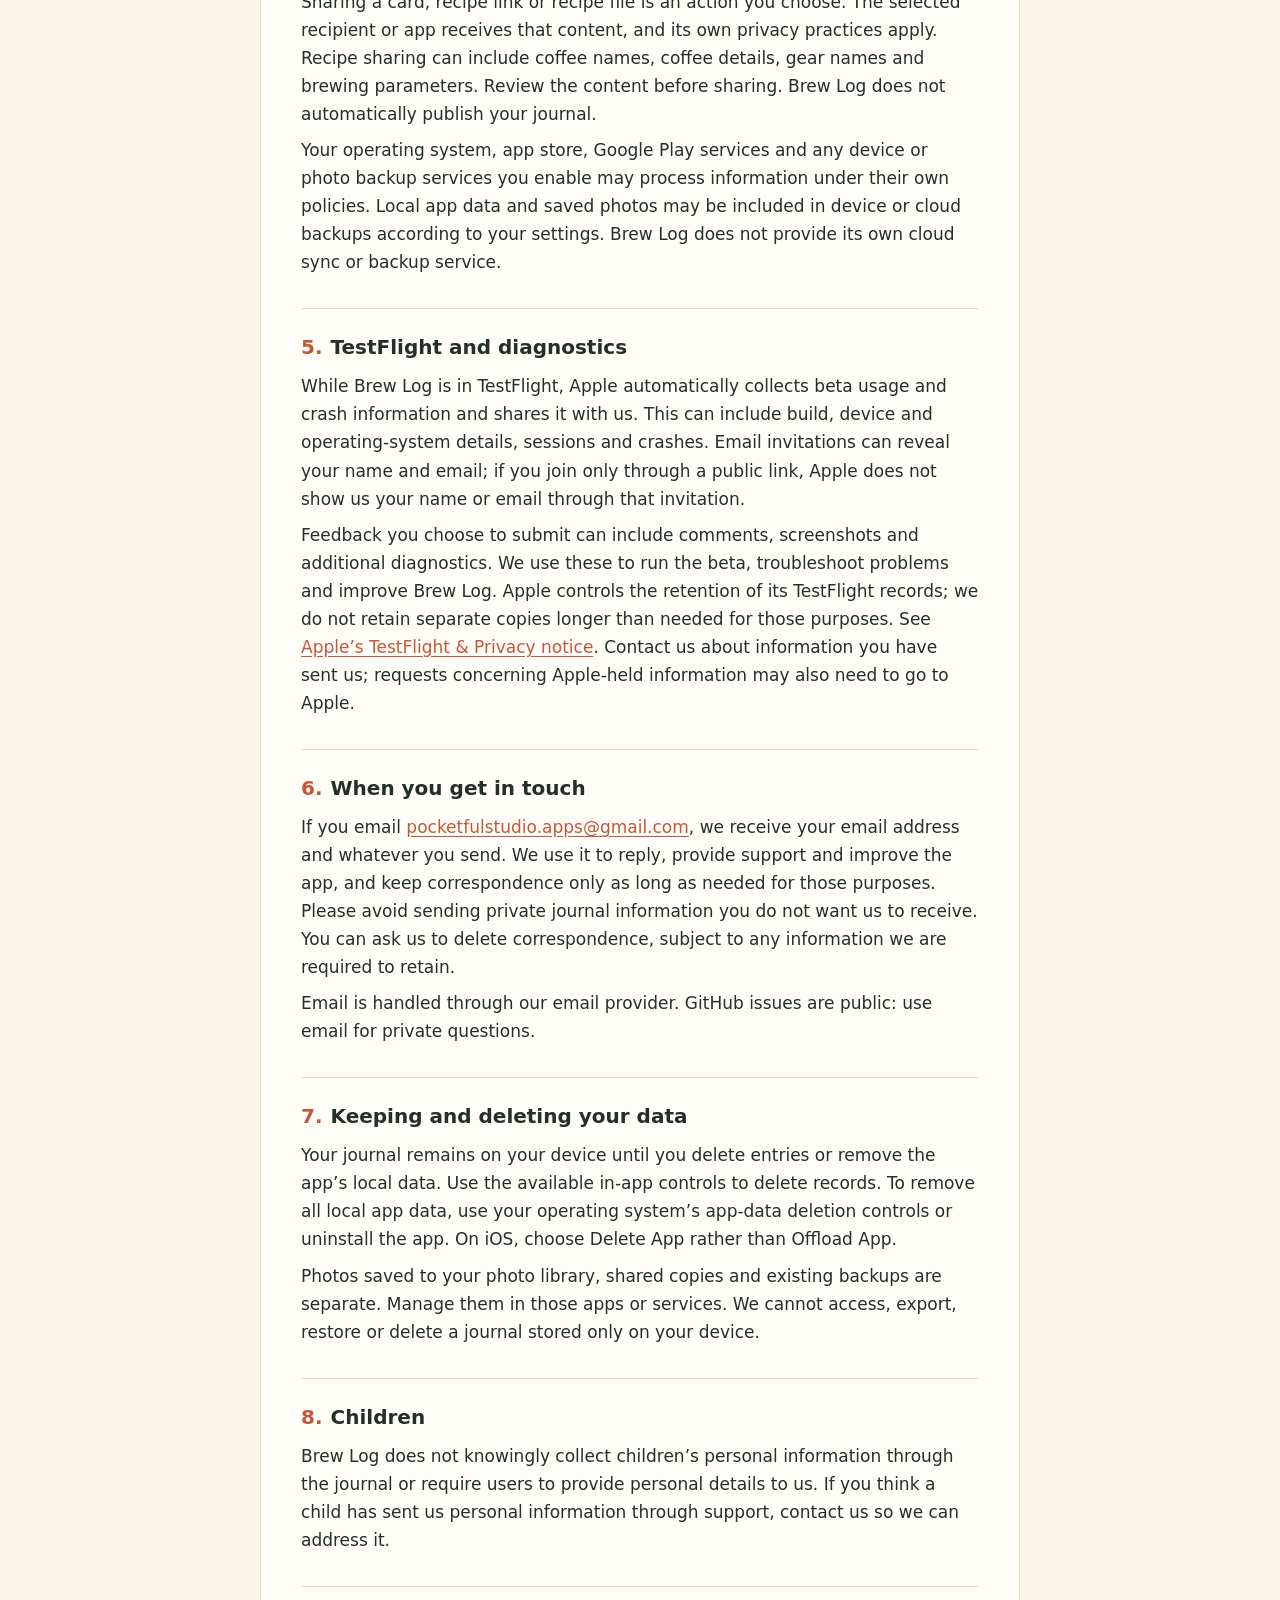
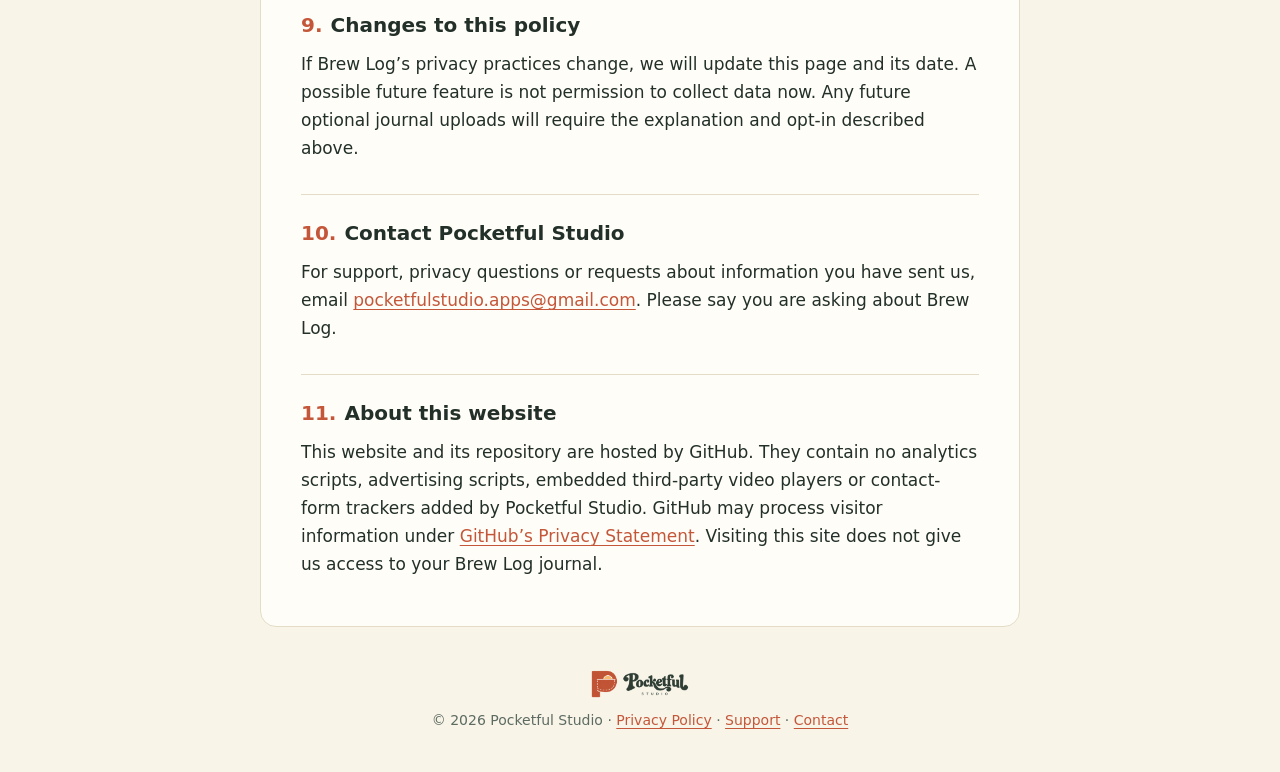
==== commit 4e2a6e77: "Version the stylesheet link so pages pick up new styles" ====
--- a/docs/privacy.html
+++ b/docs/privacy.html
@@ -10,7 +10,7 @@
 <meta property="og:image" content="https://pocketfulstudio-apps.github.io/brewlog-privacy/assets/brewlog-icon.png">
 <link rel="icon" href="assets/brewlog-icon.png">
 <link rel="apple-touch-icon" href="assets/brewlog-icon.png">
-<link rel="stylesheet" href="style.css">
+<link rel="stylesheet" href="style.css?v=7e5af8b1">
 </head>
 <body>
 <header class="top"><div class="top-inner">
--- a/docs/style.css
+++ b/docs/style.css
@@ -1,5 +1,5 @@
 :root {
-  --green: #1e3a2f;
+  --green: #1c372e; /* Pocketful Studio green, the same as the logo artwork */
   --terracotta: #c4573a;
   --sun: #f5b86a;
   --cream: #f8f4e8;
@@ -71,3 +71,16 @@
   .top img { height: 36px; }
   h1 { font-size: 26px; }
 }
+
+/* History-based matching is the campaign focus; retain the current OneTake-style page. */
+.lead{font-size:23px;line-height:1.4;font-weight:600;margin:20px 0}.match-story{display:grid;grid-template-columns:minmax(0,.95fr) minmax(0,1.05fr);gap:28px;align-items:start;margin:30px 0}.match-story figure{margin:0}.match-story img{display:block;width:100%;height:auto}.match-story figcaption{font-size:13px;line-height:1.5;margin-top:12px;color:var(--muted)}.match-story h2:first-child{margin-top:0}.match-story h2{font-size:20px}.match-story .meta{margin-top:22px}@media(max-width:600px){.match-story{grid-template-columns:1fr;gap:24px}.match-story figure{max-width:330px;margin:auto}.lead{font-size:21px}}
+/* Free vs Pro (pro.html) */
+.compare-wrap { overflow-x: auto; margin: 16px 0; }
+.compare { width: 100%; border-collapse: collapse; font-size: 15px; line-height: 1.45; }
+.compare th, .compare td { text-align: left; vertical-align: top; padding: 10px 12px; border-bottom: 1px solid var(--line); }
+.compare thead th { font-size: 14px; letter-spacing: .04em; text-transform: uppercase; color: var(--muted); border-bottom: 2px solid var(--line); }
+.compare thead th.pro { color: var(--terracotta); }
+.compare tbody th { font-weight: 600; width: 34%; }
+.compare td:last-child { background: color-mix(in srgb, var(--sun) 12%, transparent); }
+.compare td.yes { color: var(--terracotta); font-weight: 700; }
+@media (max-width: 560px) { .compare { font-size: 14px; } .compare th, .compare td { padding: 8px 6px; } }
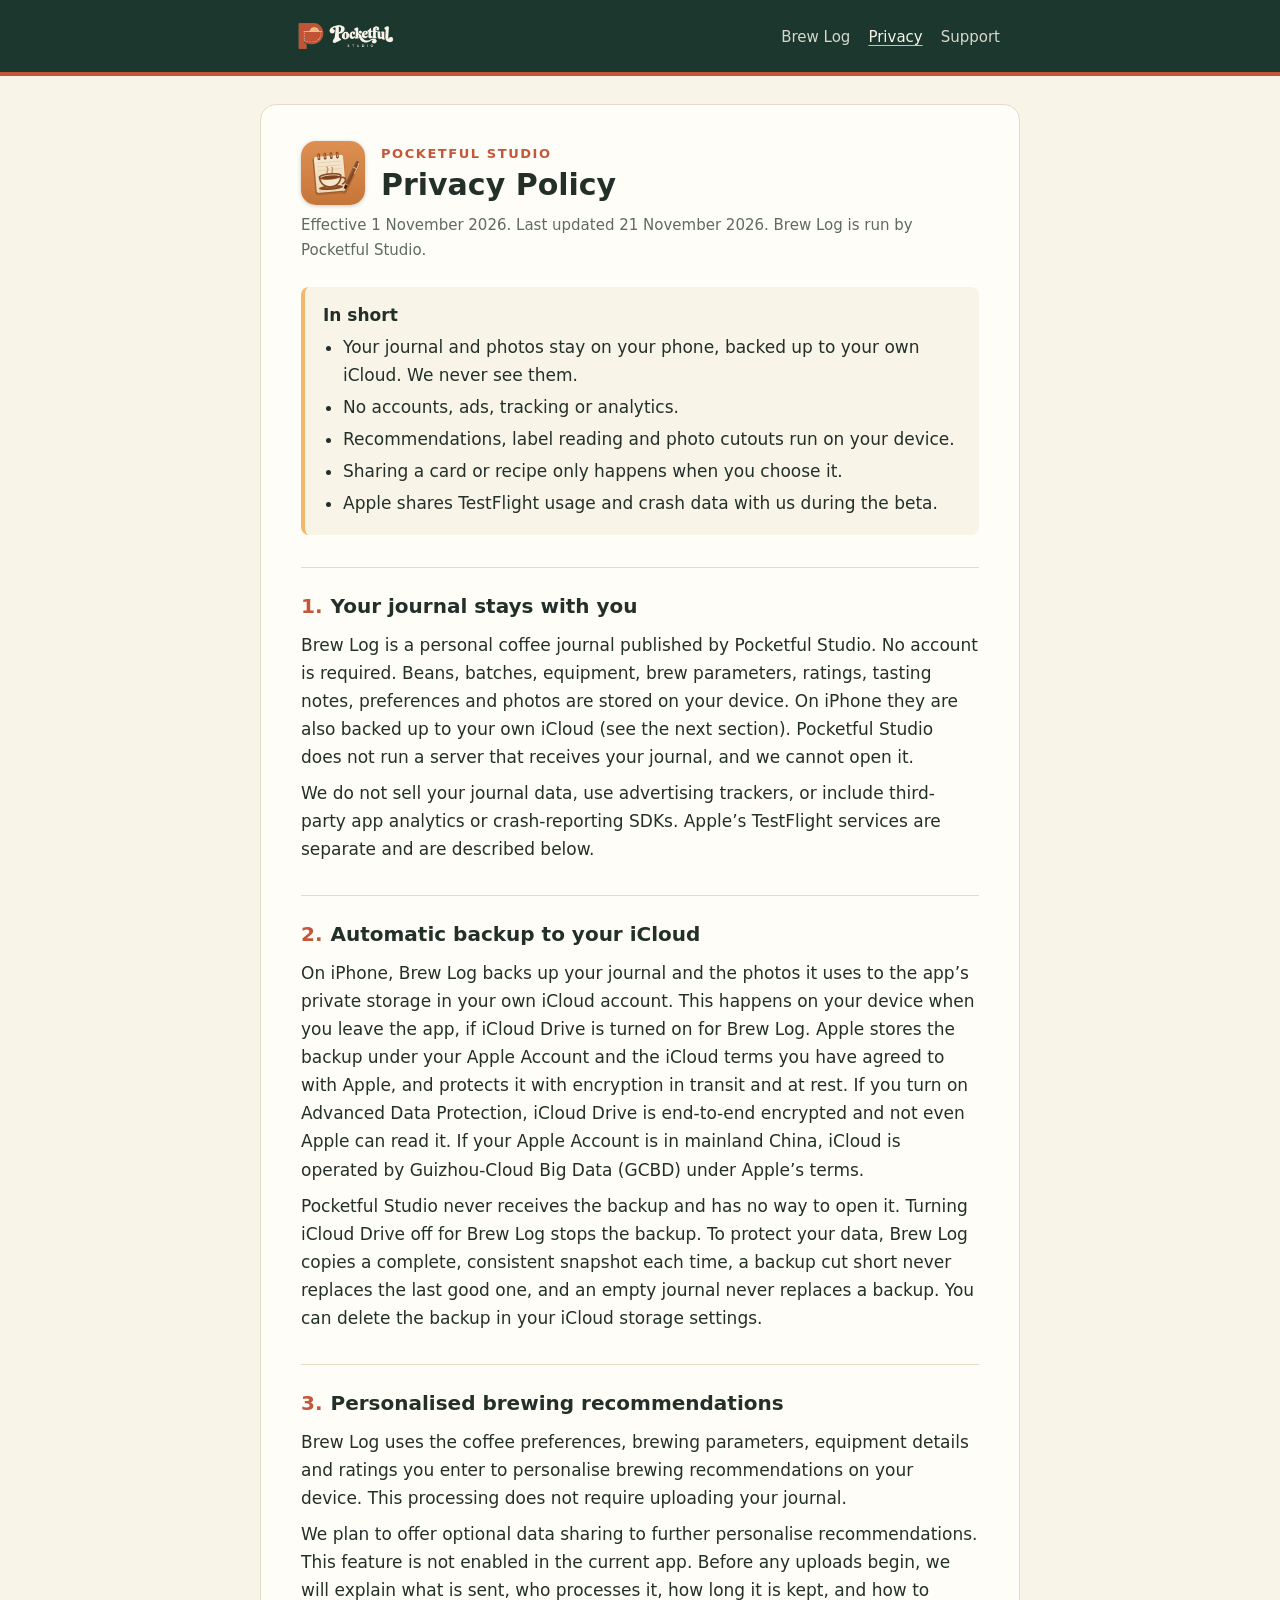
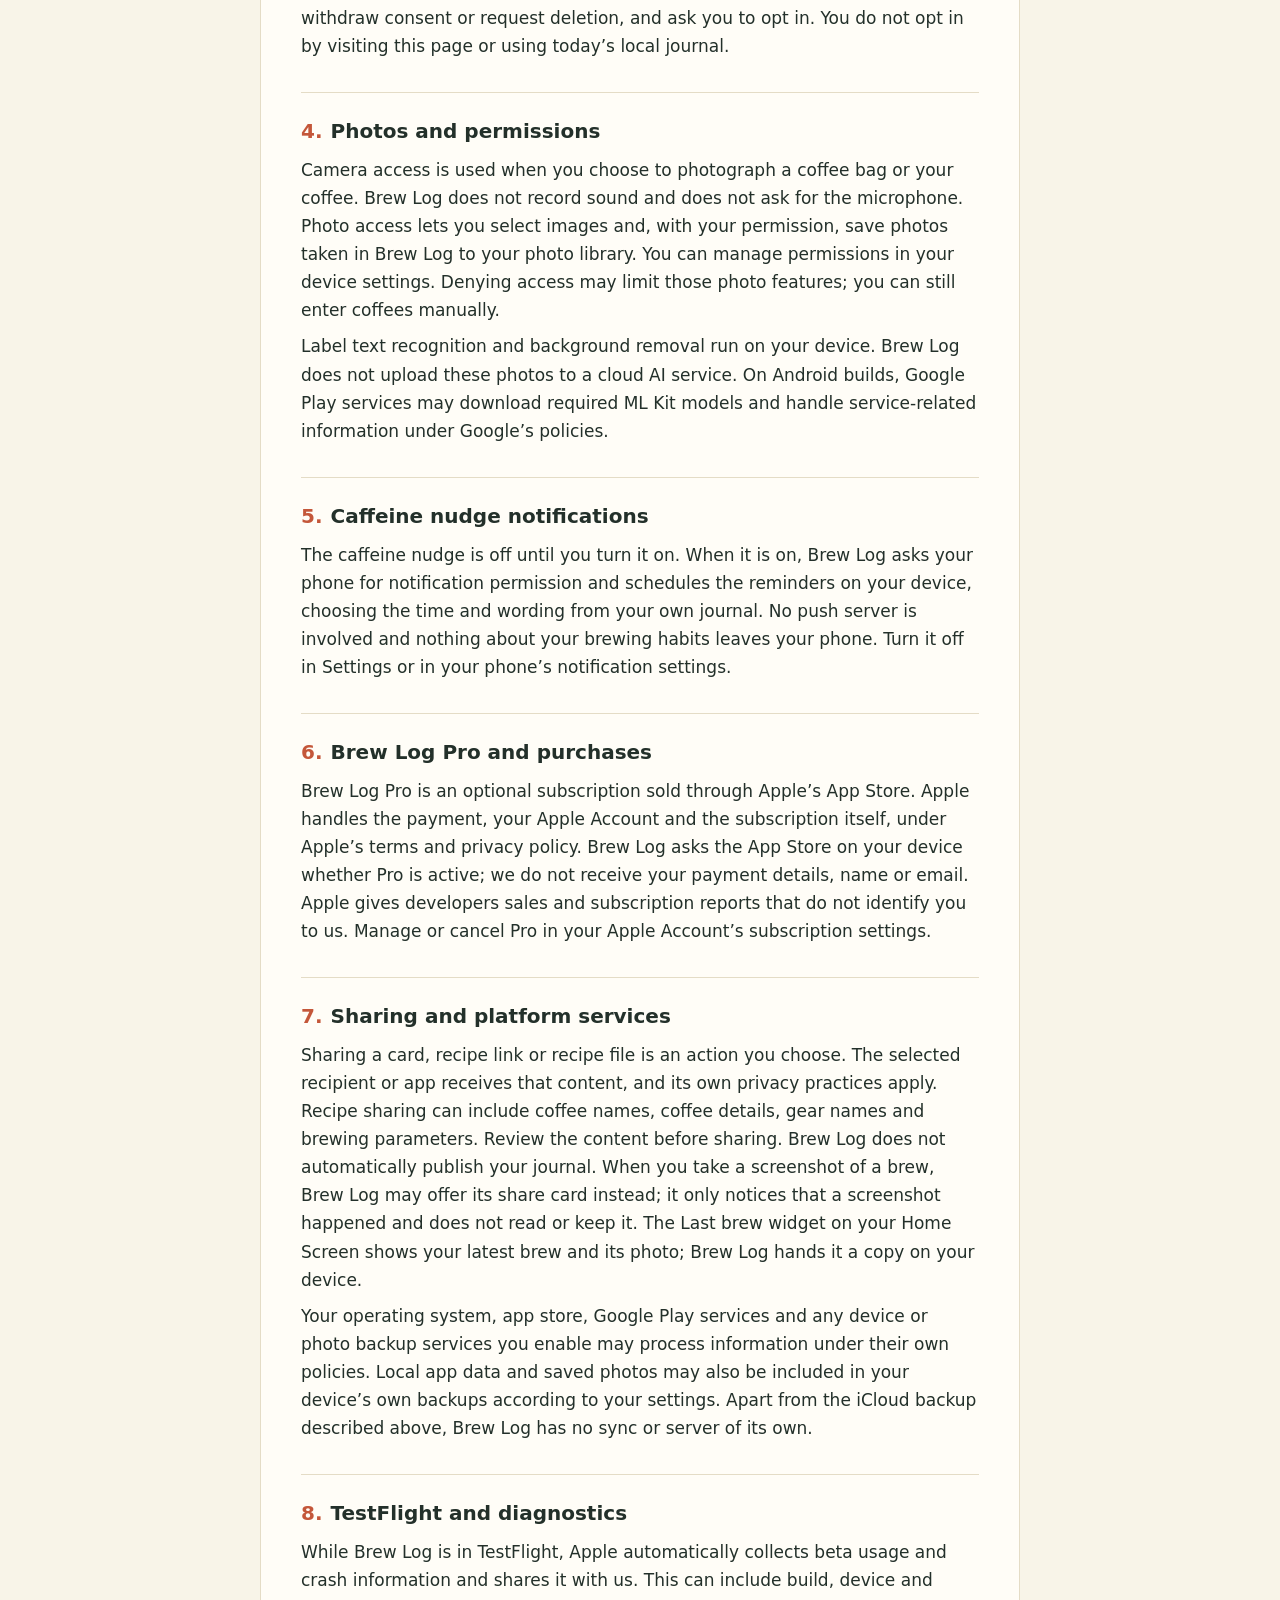
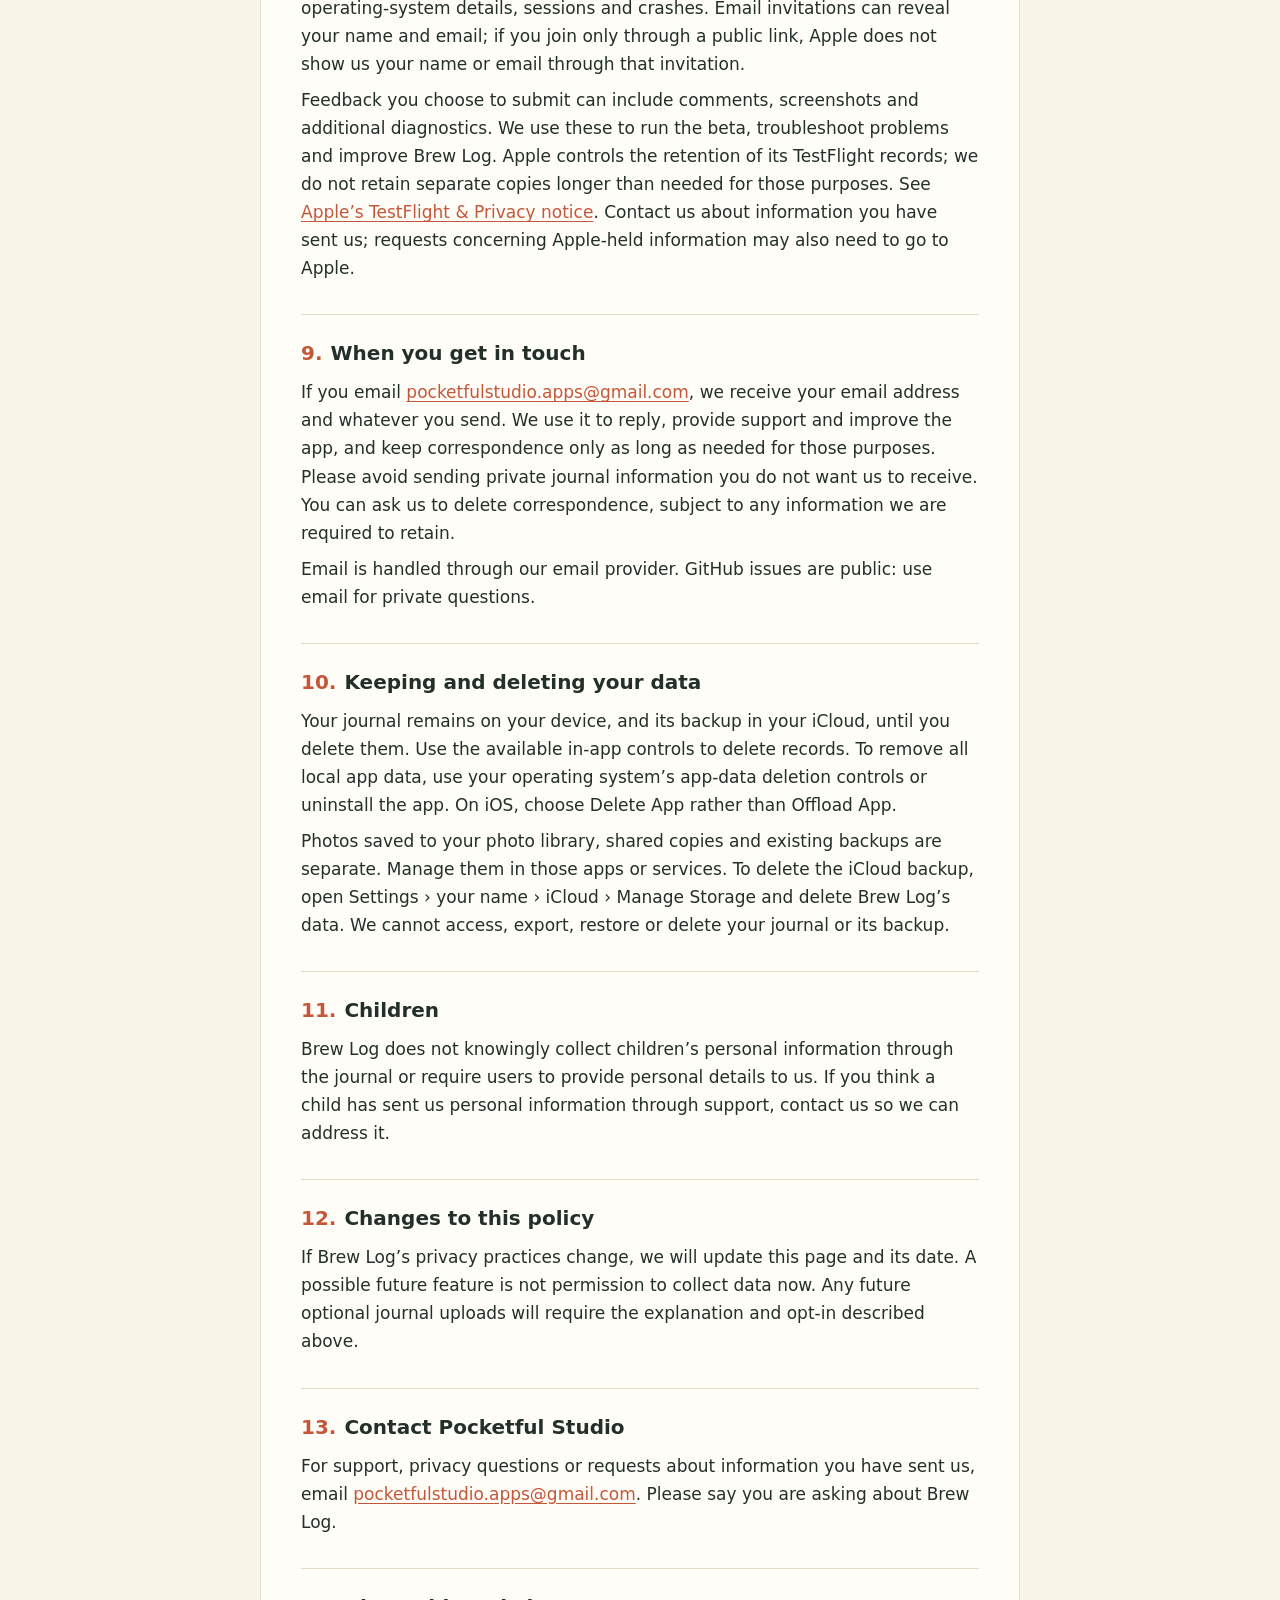
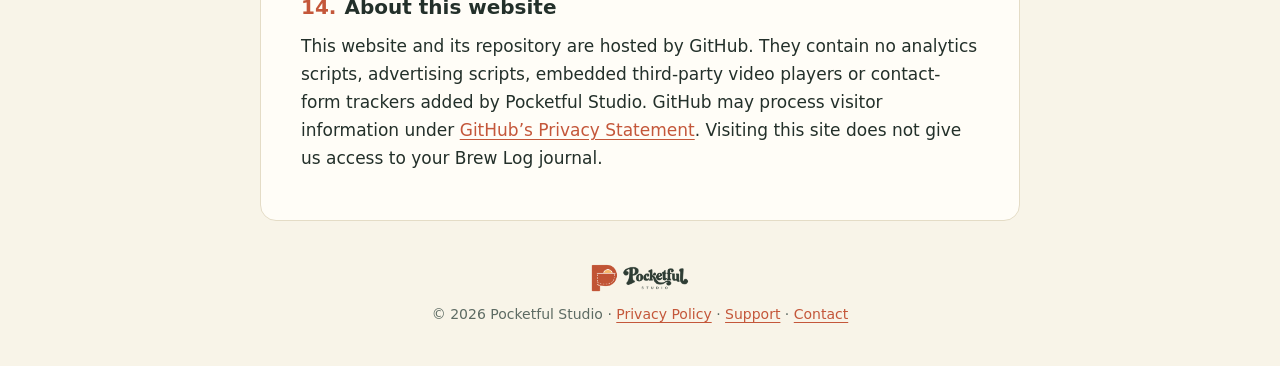
==== commit 4392c923: "Match the app: iCloud backup, caffeine nudge, Pro purchases, square coffee photos" ====
--- a/docs/privacy.html
+++ b/docs/privacy.html
@@ -19,29 +19,35 @@
 </div></header>
 <main>
 <div class="doc-head"><img src="assets/brewlog-icon.png" alt="Brew Log app icon"><div><p class="eyebrow">Pocketful Studio</p><h1>Privacy Policy</h1></div></div>
-<p class="meta">Effective 1 November 2026. Last updated 2 November 2026. Brew Log is run by Pocketful Studio.</p>
-<div class="summary"><strong>In short</strong><ul><li>Your journal and photos stay on your phone.</li><li>No accounts, ads, tracking or analytics.</li><li>Recommendations, label reading and photo cutouts run on your device.</li><li>Sharing a card or recipe only happens when you choose it.</li><li>Apple shares TestFlight usage and crash data with us during the beta.</li></ul></div>
+<p class="meta">Effective 1 November 2026. Last updated 21 November 2026. Brew Log is run by Pocketful Studio.</p>
+<div class="summary"><strong>In short</strong><ul><li>Your journal and photos stay on your phone, backed up to your own iCloud. We never see them.</li><li>No accounts, ads, tracking or analytics.</li><li>Recommendations, label reading and photo cutouts run on your device.</li><li>Sharing a card or recipe only happens when you choose it.</li><li>Apple shares TestFlight usage and crash data with us during the beta.</li></ul></div>
 <h2 id="your-data-stays-on-your-device"><span class="n">1.</span>Your journal stays with you</h2>
-<p>Brew Log is a personal coffee journal published by Pocketful Studio. No account is required. Beans, batches, equipment, brew parameters, ratings, tasting notes, preferences and photos are stored locally on your device. The current app does not operate a service that receives your journal automatically.</p><p>We do not sell your journal data, use advertising trackers, or include third-party app analytics or crash-reporting SDKs. Apple’s TestFlight services are separate and are described below.</p>
-<h2 id="personalised-brewing-recommendations"><span class="n">2.</span>Personalised brewing recommendations</h2>
+<p>Brew Log is a personal coffee journal published by Pocketful Studio. No account is required. Beans, batches, equipment, brew parameters, ratings, tasting notes, preferences and photos are stored on your device. On iPhone they are also backed up to your own iCloud (see the next section). Pocketful Studio does not run a server that receives your journal, and we cannot open it.</p><p>We do not sell your journal data, use advertising trackers, or include third-party app analytics or crash-reporting SDKs. Apple’s TestFlight services are separate and are described below.</p>
+<h2 id="icloud-backup"><span class="n">2.</span>Automatic backup to your iCloud</h2>
+<p>On iPhone, Brew Log backs up your journal and the photos it uses to the app’s private storage in your own iCloud account. This happens on your device when you leave the app, if iCloud Drive is turned on for Brew Log. Apple stores the backup under your Apple Account and the iCloud terms you have agreed to with Apple, and protects it with encryption in transit and at rest. If you turn on Advanced Data Protection, iCloud Drive is end-to-end encrypted and not even Apple can read it. If your Apple Account is in mainland China, iCloud is operated by Guizhou-Cloud Big Data (GCBD) under Apple’s terms.</p><p>Pocketful Studio never receives the backup and has no way to open it. Turning iCloud Drive off for Brew Log stops the backup. To protect your data, Brew Log copies a complete, consistent snapshot each time, a backup cut short never replaces the last good one, and an empty journal never replaces a backup. You can delete the backup in your iCloud storage settings.</p>
+<h2 id="personalised-brewing-recommendations"><span class="n">3.</span>Personalised brewing recommendations</h2>
 <p>Brew Log uses the coffee preferences, brewing parameters, equipment details and ratings you enter to personalise brewing recommendations on your device. This processing does not require uploading your journal.</p><p>We plan to offer optional data sharing to further personalise recommendations. This feature is not enabled in the current app. Before any uploads begin, we will explain what is sent, who processes it, how long it is kept, and how to withdraw consent or request deletion, and ask you to opt in. You do not opt in by visiting this page or using today’s local journal.</p>
-<h2 id="photos-and-permissions"><span class="n">3.</span>Photos and permissions</h2>
-<p>Camera access is used when you choose to photograph a coffee bag. Photo access lets you select images and, with your permission, save photos taken in Brew Log to your photo library. You can manage permissions in your device settings. Denying access may limit those photo features; you can still enter coffees manually.</p><p>Label text recognition and background removal run on your device. Brew Log does not upload these photos to a cloud AI service. On Android builds, Google Play services may download required ML Kit models and handle service-related information under Google’s policies.</p>
-<h2 id="sharing-and-platform-services"><span class="n">4.</span>Sharing and platform services</h2>
-<p>Sharing a card, recipe link or recipe file is an action you choose. The selected recipient or app receives that content, and its own privacy practices apply. Recipe sharing can include coffee names, coffee details, gear names and brewing parameters. Review the content before sharing. Brew Log does not automatically publish your journal.</p><p>Your operating system, app store, Google Play services and any device or photo backup services you enable may process information under their own policies. Local app data and saved photos may be included in device or cloud backups according to your settings. Brew Log does not provide its own cloud sync or backup service.</p>
-<h2 id="testflight-and-diagnostics"><span class="n">5.</span>TestFlight and diagnostics</h2>
+<h2 id="photos-and-permissions"><span class="n">4.</span>Photos and permissions</h2>
+<p>Camera access is used when you choose to photograph a coffee bag or your coffee. Brew Log does not record sound and does not ask for the microphone. Photo access lets you select images and, with your permission, save photos taken in Brew Log to your photo library. You can manage permissions in your device settings. Denying access may limit those photo features; you can still enter coffees manually.</p><p>Label text recognition and background removal run on your device. Brew Log does not upload these photos to a cloud AI service. On Android builds, Google Play services may download required ML Kit models and handle service-related information under Google’s policies.</p>
+<h2 id="notifications"><span class="n">5.</span>Caffeine nudge notifications</h2>
+<p>The caffeine nudge is off until you turn it on. When it is on, Brew Log asks your phone for notification permission and schedules the reminders on your device, choosing the time and wording from your own journal. No push server is involved and nothing about your brewing habits leaves your phone. Turn it off in Settings or in your phone’s notification settings.</p>
+<h2 id="pro-and-purchases"><span class="n">6.</span>Brew Log Pro and purchases</h2>
+<p>Brew Log Pro is an optional subscription sold through Apple’s App Store. Apple handles the payment, your Apple Account and the subscription itself, under Apple’s terms and privacy policy. Brew Log asks the App Store on your device whether Pro is active; we do not receive your payment details, name or email. Apple gives developers sales and subscription reports that do not identify you to us. Manage or cancel Pro in your Apple Account’s subscription settings.</p>
+<h2 id="sharing-and-platform-services"><span class="n">7.</span>Sharing and platform services</h2>
+<p>Sharing a card, recipe link or recipe file is an action you choose. The selected recipient or app receives that content, and its own privacy practices apply. Recipe sharing can include coffee names, coffee details, gear names and brewing parameters. Review the content before sharing. Brew Log does not automatically publish your journal. When you take a screenshot of a brew, Brew Log may offer its share card instead; it only notices that a screenshot happened and does not read or keep it. The Last brew widget on your Home Screen shows your latest brew and its photo; Brew Log hands it a copy on your device.</p><p>Your operating system, app store, Google Play services and any device or photo backup services you enable may process information under their own policies. Local app data and saved photos may also be included in your device’s own backups according to your settings. Apart from the iCloud backup described above, Brew Log has no sync or server of its own.</p>
+<h2 id="testflight-and-diagnostics"><span class="n">8.</span>TestFlight and diagnostics</h2>
 <p>While Brew Log is in TestFlight, Apple automatically collects beta usage and crash information and shares it with us. This can include build, device and operating-system details, sessions and crashes. Email invitations can reveal your name and email; if you join only through a public link, Apple does not show us your name or email through that invitation.</p><p>Feedback you choose to submit can include comments, screenshots and additional diagnostics. We use these to run the beta, troubleshoot problems and improve Brew Log. Apple controls the retention of its TestFlight records; we do not retain separate copies longer than needed for those purposes. See <a href="https://www.apple.com/legal/privacy/data/en/test-flight/">Apple’s TestFlight &amp; Privacy notice</a>. Contact us about information you have sent us; requests concerning Apple-held information may also need to go to Apple.</p>
-<h2 id="feedback-and-email"><span class="n">6.</span>When you get in touch</h2>
+<h2 id="feedback-and-email"><span class="n">9.</span>When you get in touch</h2>
 <p>If you email <a href="mailto:pocketfulstudio.apps@gmail.com">pocketfulstudio.apps@gmail.com</a>, we receive your email address and whatever you send. We use it to reply, provide support and improve the app, and keep correspondence only as long as needed for those purposes. Please avoid sending private journal information you do not want us to receive. You can ask us to delete correspondence, subject to any information we are required to retain.</p><p>Email is handled through our email provider. GitHub issues are public: use email for private questions.</p>
-<h2 id="retention-and-deletion"><span class="n">7.</span>Keeping and deleting your data</h2>
-<p>Your journal remains on your device until you delete entries or remove the app’s local data. Use the available in-app controls to delete records. To remove all local app data, use your operating system’s app-data deletion controls or uninstall the app. On iOS, choose Delete App rather than Offload App.</p><p>Photos saved to your photo library, shared copies and existing backups are separate. Manage them in those apps or services. We cannot access, export, restore or delete a journal stored only on your device.</p>
-<h2 id="children"><span class="n">8.</span>Children</h2>
+<h2 id="retention-and-deletion"><span class="n">10.</span>Keeping and deleting your data</h2>
+<p>Your journal remains on your device, and its backup in your iCloud, until you delete them. Use the available in-app controls to delete records. To remove all local app data, use your operating system’s app-data deletion controls or uninstall the app. On iOS, choose Delete App rather than Offload App.</p><p>Photos saved to your photo library, shared copies and existing backups are separate. Manage them in those apps or services. To delete the iCloud backup, open Settings › your name › iCloud › Manage Storage and delete Brew Log’s data. We cannot access, export, restore or delete your journal or its backup.</p>
+<h2 id="children"><span class="n">11.</span>Children</h2>
 <p>Brew Log does not knowingly collect children’s personal information through the journal or require users to provide personal details to us. If you think a child has sent us personal information through support, contact us so we can address it.</p>
-<h2 id="changes"><span class="n">9.</span>Changes to this policy</h2>
+<h2 id="changes"><span class="n">12.</span>Changes to this policy</h2>
 <p>If Brew Log’s privacy practices change, we will update this page and its date. A possible future feature is not permission to collect data now. Any future optional journal uploads will require the explanation and opt-in described above.</p>
-<h2 id="contact"><span class="n">10.</span>Contact Pocketful Studio</h2>
+<h2 id="contact"><span class="n">13.</span>Contact Pocketful Studio</h2>
 <p>For support, privacy questions or requests about information you have sent us, email <a href="mailto:pocketfulstudio.apps@gmail.com">pocketfulstudio.apps@gmail.com</a>. Please say you are asking about Brew Log.</p>
-<h2 id="this-policy-page"><span class="n">11.</span>About this website</h2>
+<h2 id="this-policy-page"><span class="n">14.</span>About this website</h2>
 <p>This website and its repository are hosted by GitHub. They contain no analytics scripts, advertising scripts, embedded third-party video players or contact-form trackers added by Pocketful Studio. GitHub may process visitor information under <a href="https://docs.github.com/en/site-policy/privacy-policies/github-privacy-statement">GitHub’s Privacy Statement</a>. Visiting this site does not give us access to your Brew Log journal.</p>
 
 </main>
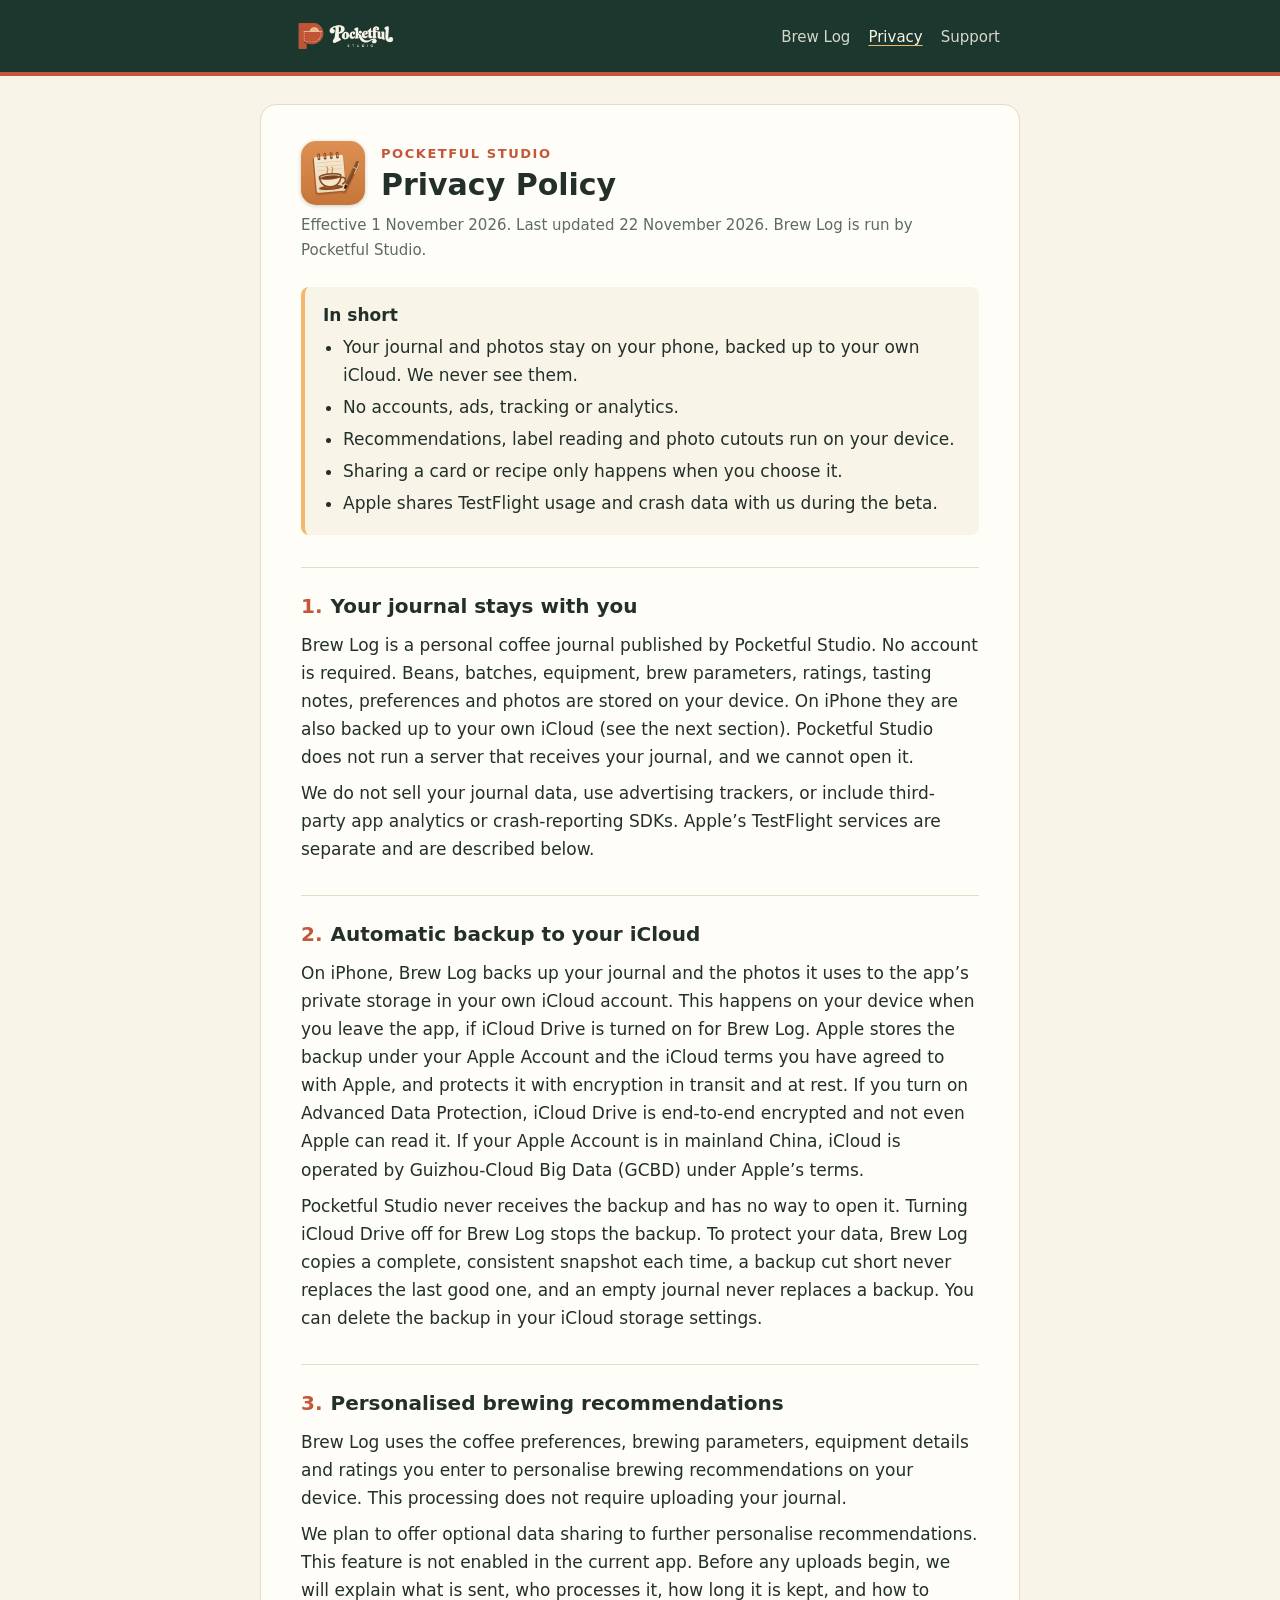
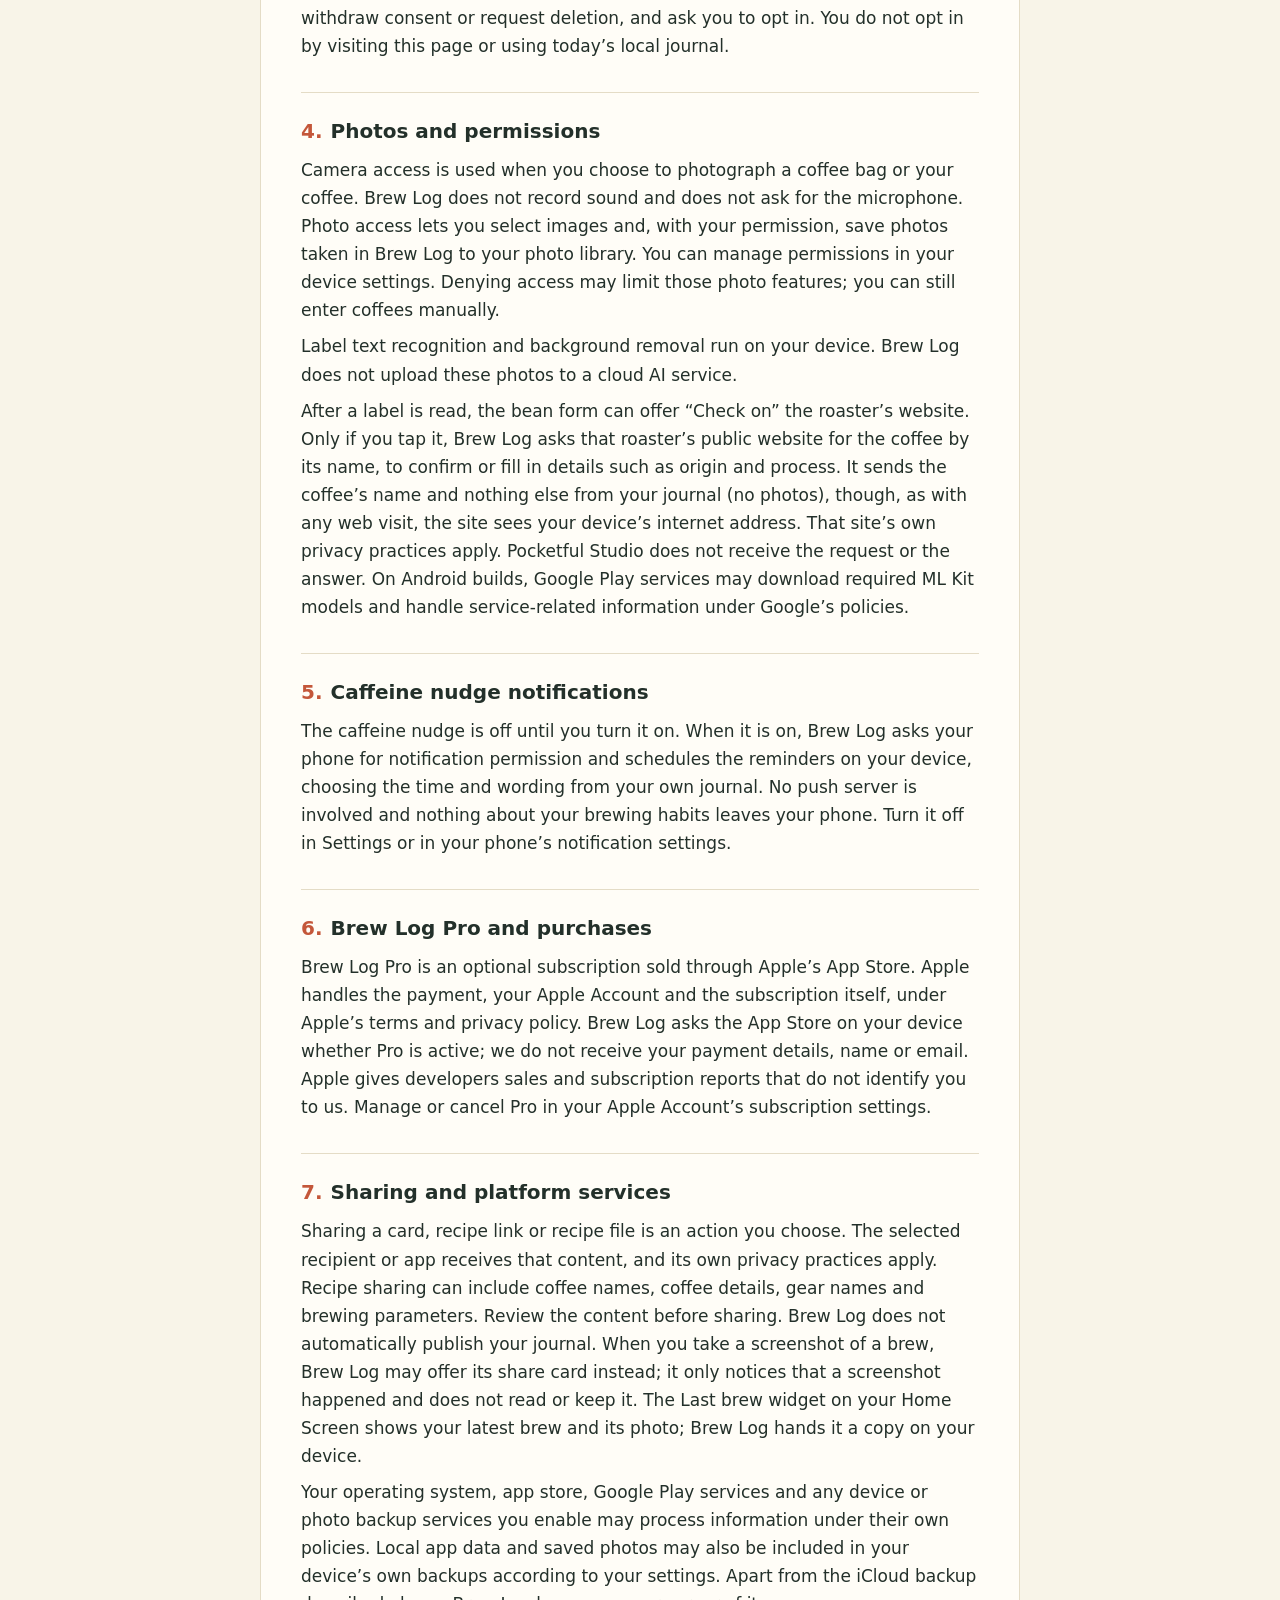
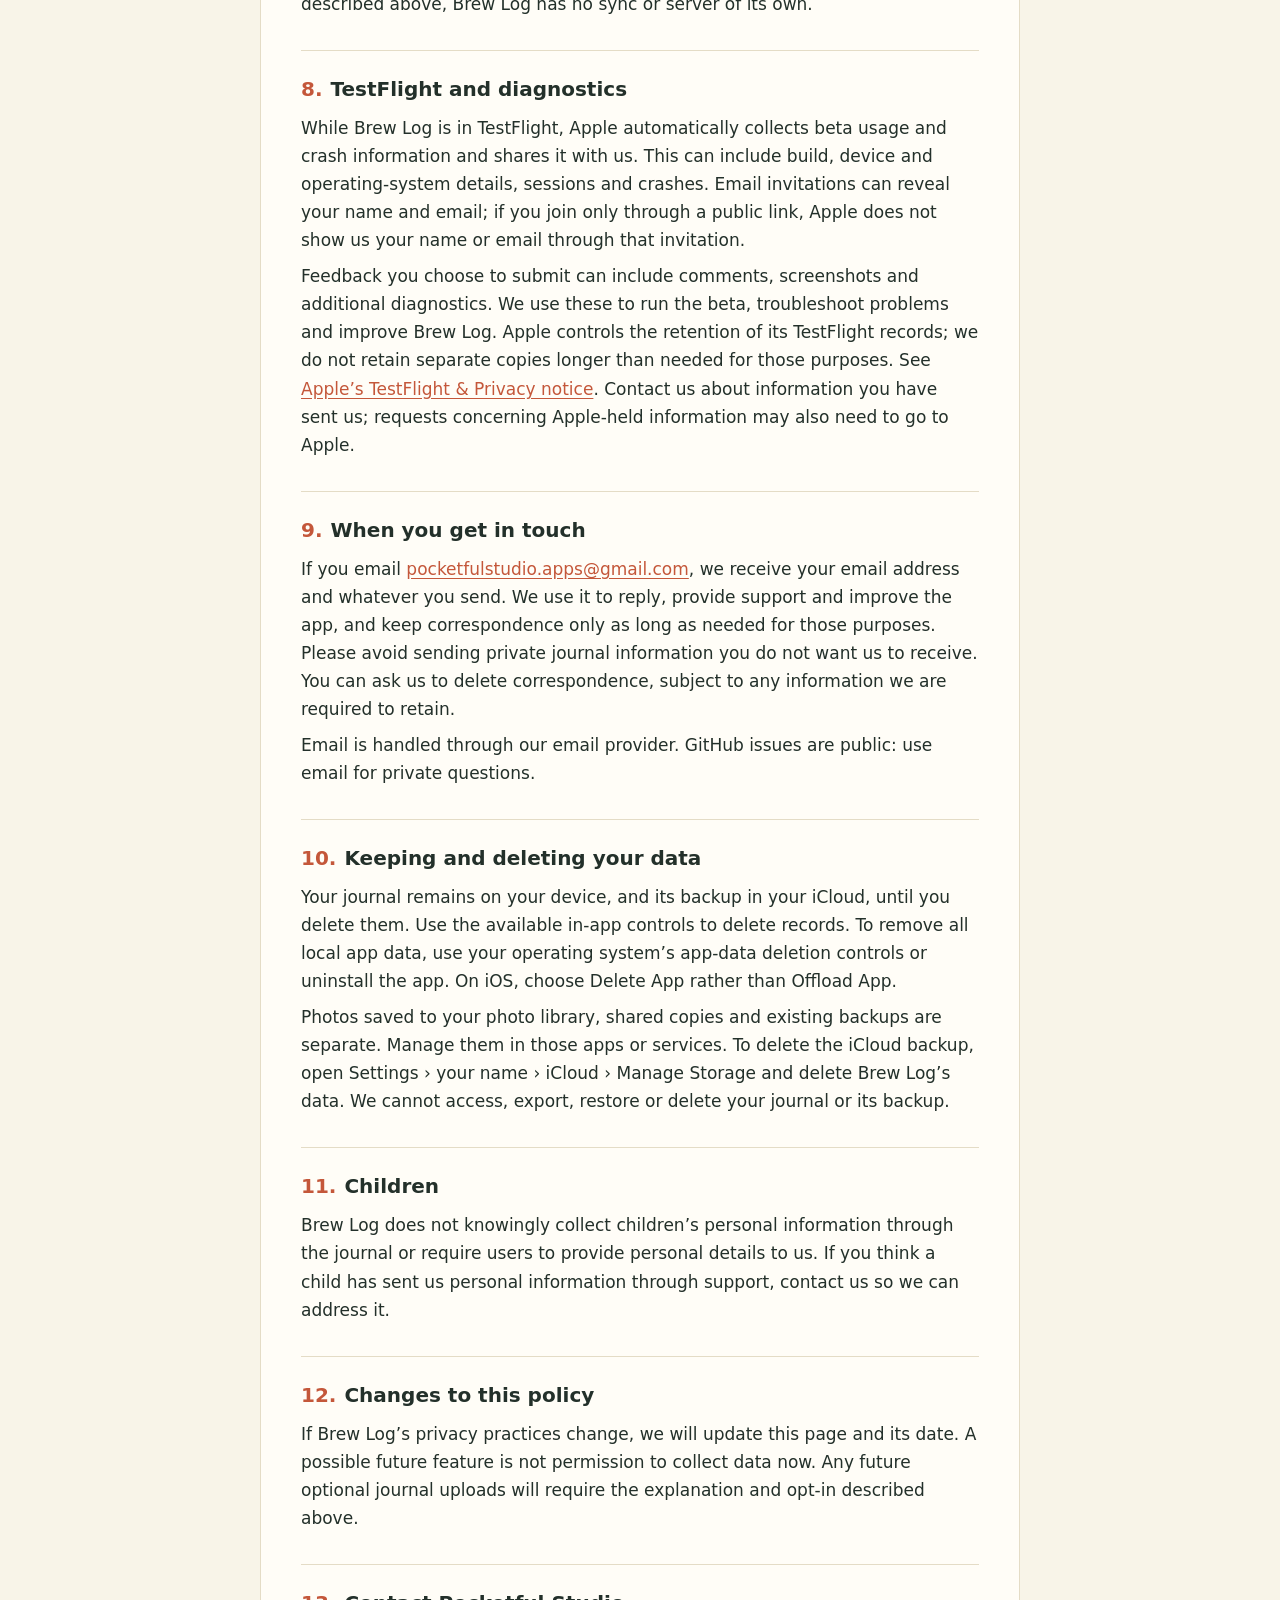
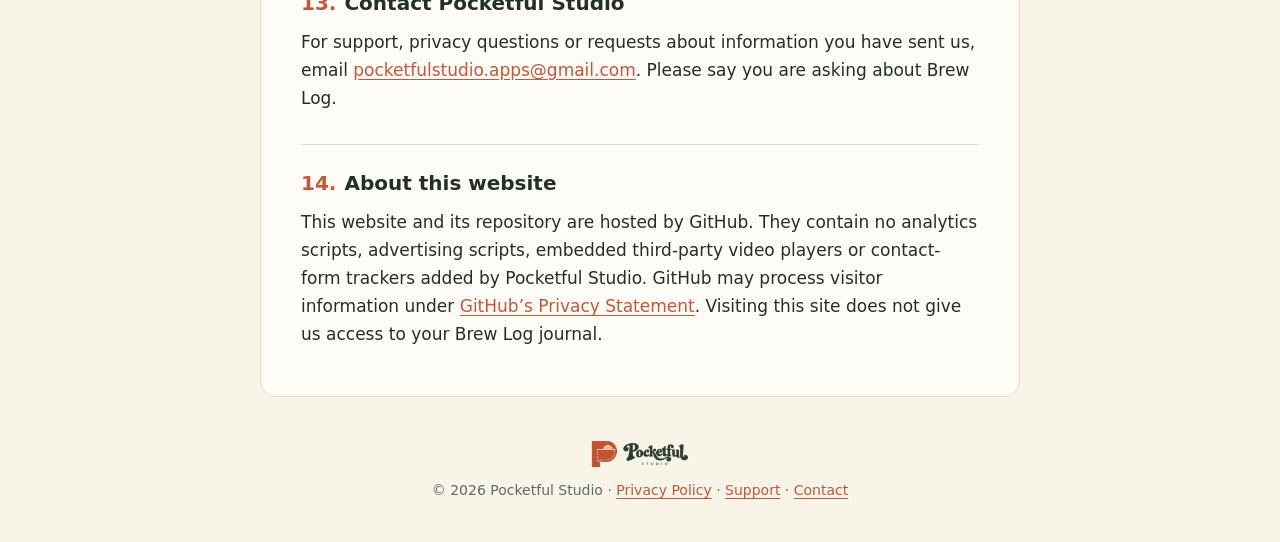
==== commit 12d067e6: "Privacy: the optional roaster website check" ====
--- a/docs/privacy.html
+++ b/docs/privacy.html
@@ -19,7 +19,7 @@
 </div></header>
 <main>
 <div class="doc-head"><img src="assets/brewlog-icon.png" alt="Brew Log app icon"><div><p class="eyebrow">Pocketful Studio</p><h1>Privacy Policy</h1></div></div>
-<p class="meta">Effective 1 November 2026. Last updated 21 November 2026. Brew Log is run by Pocketful Studio.</p>
+<p class="meta">Effective 1 November 2026. Last updated 22 November 2026. Brew Log is run by Pocketful Studio.</p>
 <div class="summary"><strong>In short</strong><ul><li>Your journal and photos stay on your phone, backed up to your own iCloud. We never see them.</li><li>No accounts, ads, tracking or analytics.</li><li>Recommendations, label reading and photo cutouts run on your device.</li><li>Sharing a card or recipe only happens when you choose it.</li><li>Apple shares TestFlight usage and crash data with us during the beta.</li></ul></div>
 <h2 id="your-data-stays-on-your-device"><span class="n">1.</span>Your journal stays with you</h2>
 <p>Brew Log is a personal coffee journal published by Pocketful Studio. No account is required. Beans, batches, equipment, brew parameters, ratings, tasting notes, preferences and photos are stored on your device. On iPhone they are also backed up to your own iCloud (see the next section). Pocketful Studio does not run a server that receives your journal, and we cannot open it.</p><p>We do not sell your journal data, use advertising trackers, or include third-party app analytics or crash-reporting SDKs. Apple’s TestFlight services are separate and are described below.</p>
@@ -28,7 +28,7 @@
 <h2 id="personalised-brewing-recommendations"><span class="n">3.</span>Personalised brewing recommendations</h2>
 <p>Brew Log uses the coffee preferences, brewing parameters, equipment details and ratings you enter to personalise brewing recommendations on your device. This processing does not require uploading your journal.</p><p>We plan to offer optional data sharing to further personalise recommendations. This feature is not enabled in the current app. Before any uploads begin, we will explain what is sent, who processes it, how long it is kept, and how to withdraw consent or request deletion, and ask you to opt in. You do not opt in by visiting this page or using today’s local journal.</p>
 <h2 id="photos-and-permissions"><span class="n">4.</span>Photos and permissions</h2>
-<p>Camera access is used when you choose to photograph a coffee bag or your coffee. Brew Log does not record sound and does not ask for the microphone. Photo access lets you select images and, with your permission, save photos taken in Brew Log to your photo library. You can manage permissions in your device settings. Denying access may limit those photo features; you can still enter coffees manually.</p><p>Label text recognition and background removal run on your device. Brew Log does not upload these photos to a cloud AI service. On Android builds, Google Play services may download required ML Kit models and handle service-related information under Google’s policies.</p>
+<p>Camera access is used when you choose to photograph a coffee bag or your coffee. Brew Log does not record sound and does not ask for the microphone. Photo access lets you select images and, with your permission, save photos taken in Brew Log to your photo library. You can manage permissions in your device settings. Denying access may limit those photo features; you can still enter coffees manually.</p><p>Label text recognition and background removal run on your device. Brew Log does not upload these photos to a cloud AI service.</p><p>After a label is read, the bean form can offer “Check on” the roaster’s website. Only if you tap it, Brew Log asks that roaster’s public website for the coffee by its name, to confirm or fill in details such as origin and process. It sends the coffee’s name and nothing else from your journal (no photos), though, as with any web visit, the site sees your device’s internet address. That site’s own privacy practices apply. Pocketful Studio does not receive the request or the answer. On Android builds, Google Play services may download required ML Kit models and handle service-related information under Google’s policies.</p>
 <h2 id="notifications"><span class="n">5.</span>Caffeine nudge notifications</h2>
 <p>The caffeine nudge is off until you turn it on. When it is on, Brew Log asks your phone for notification permission and schedules the reminders on your device, choosing the time and wording from your own journal. No push server is involved and nothing about your brewing habits leaves your phone. Turn it off in Settings or in your phone’s notification settings.</p>
 <h2 id="pro-and-purchases"><span class="n">6.</span>Brew Log Pro and purchases</h2>
